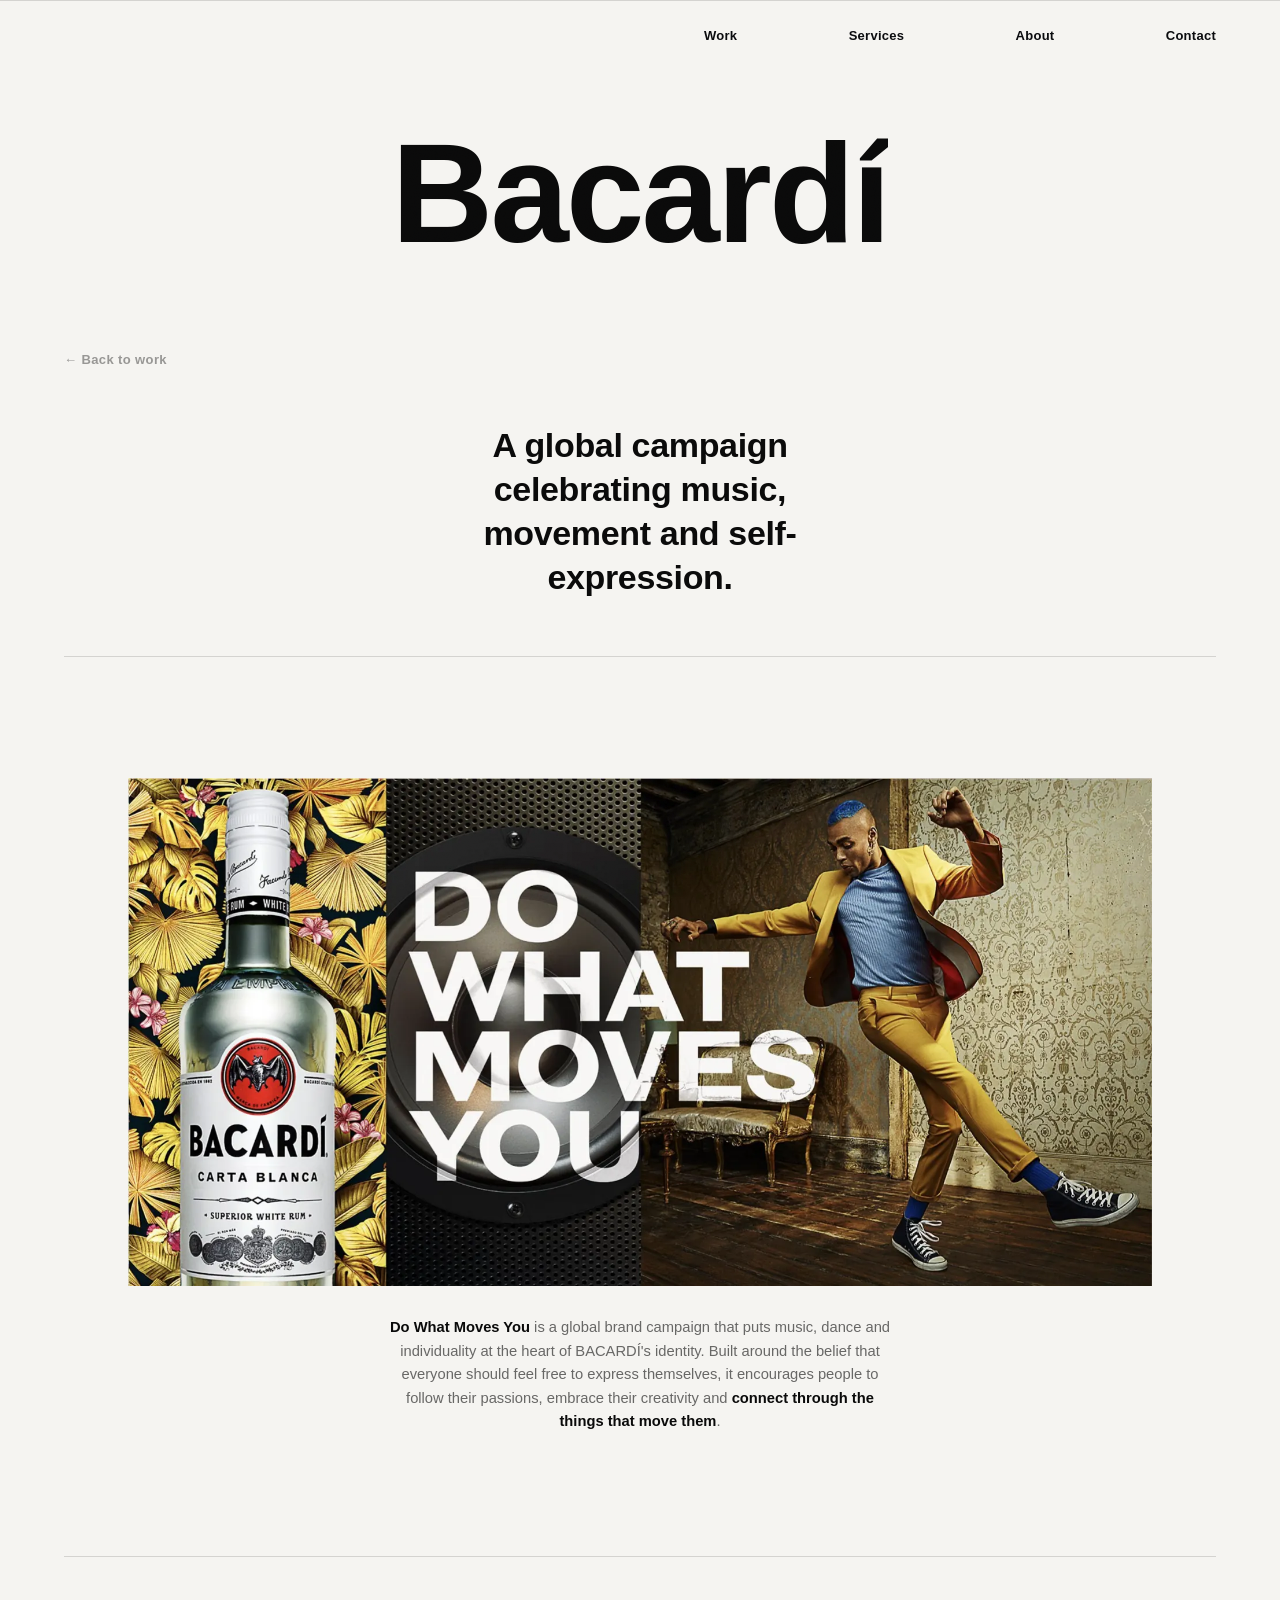
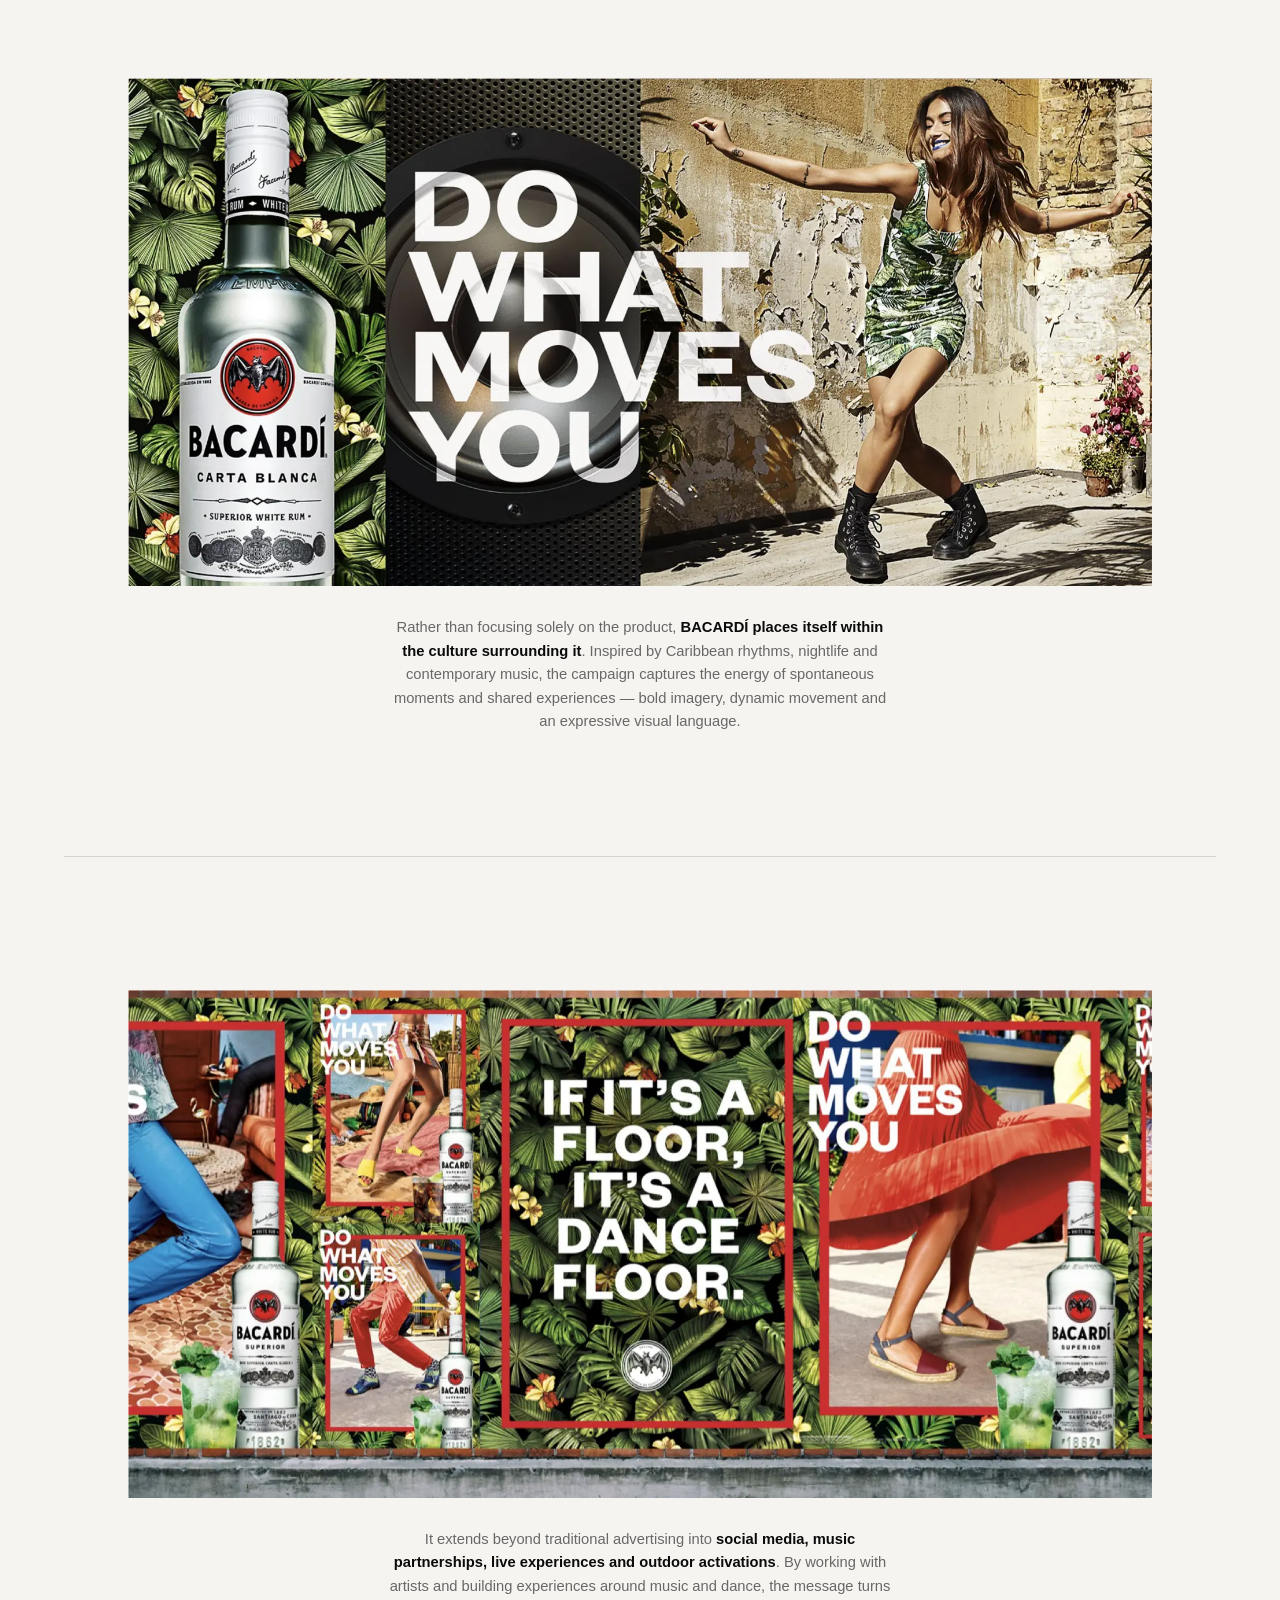
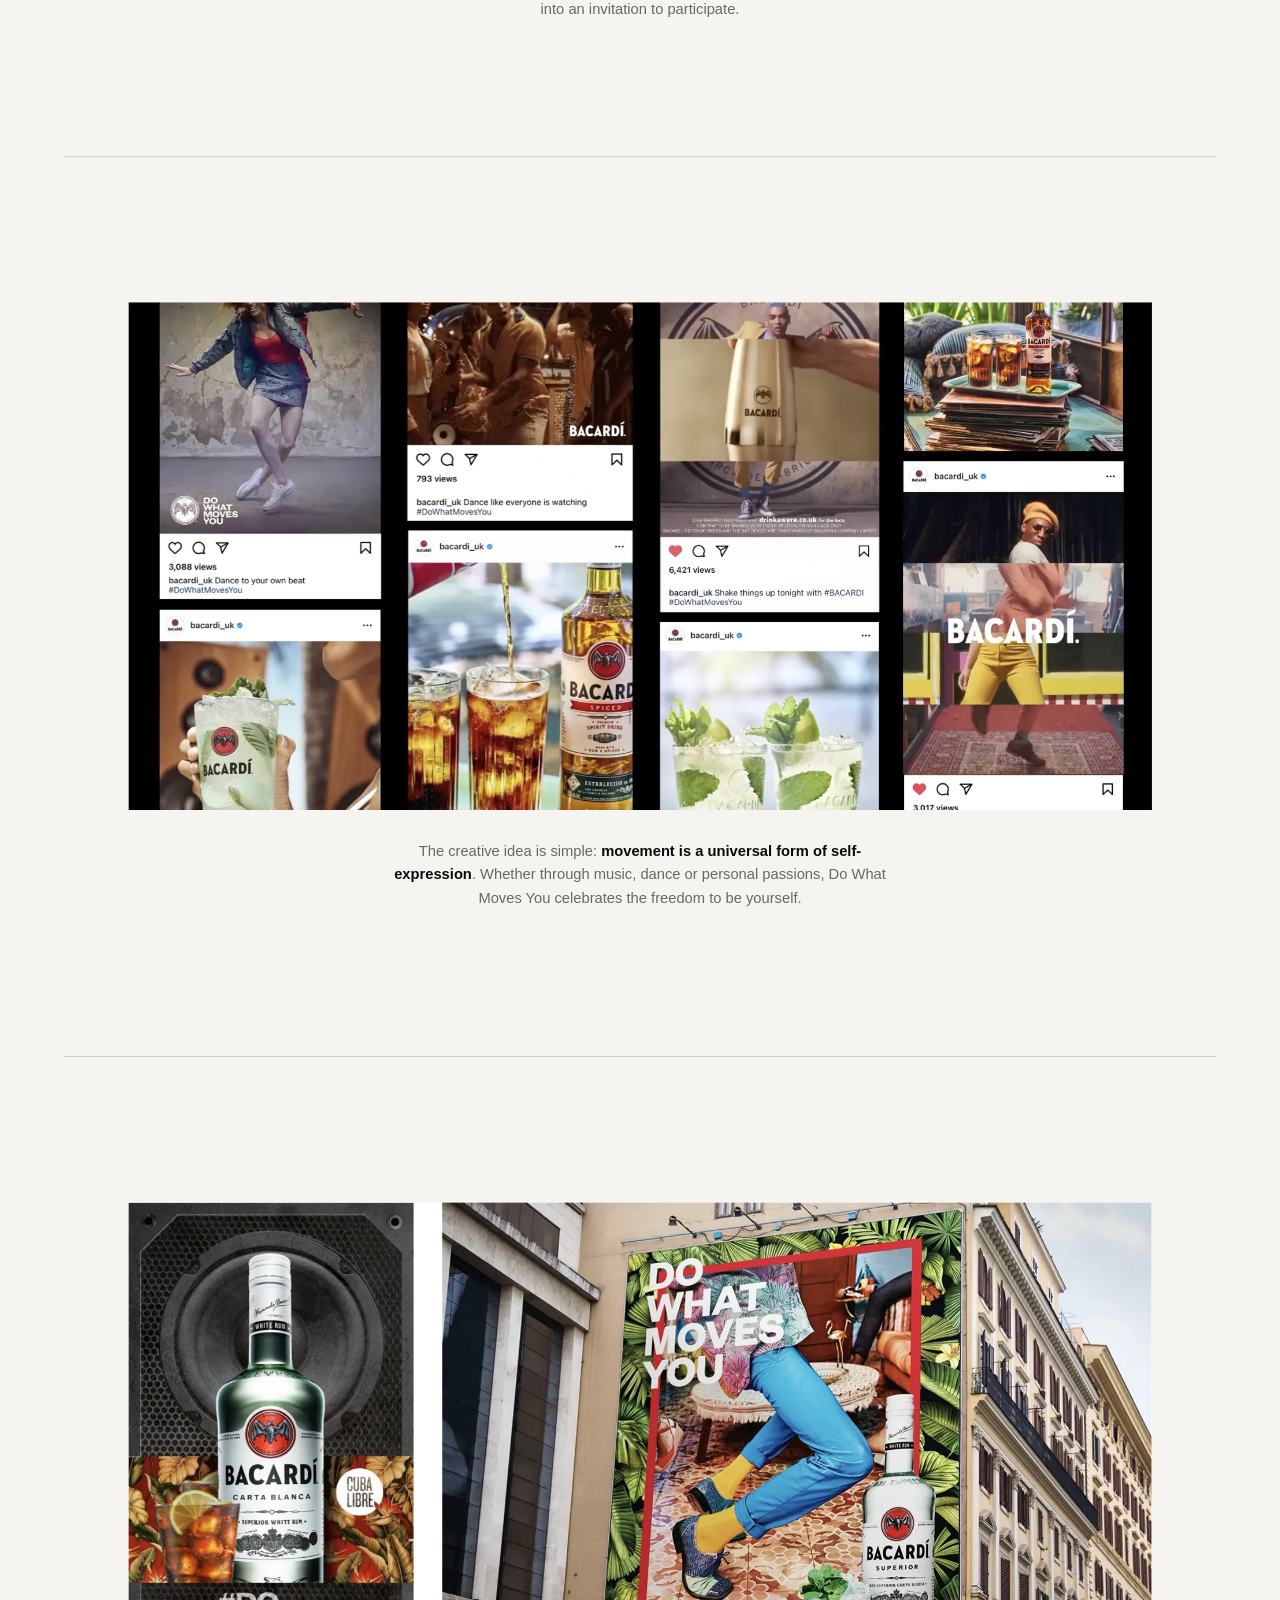
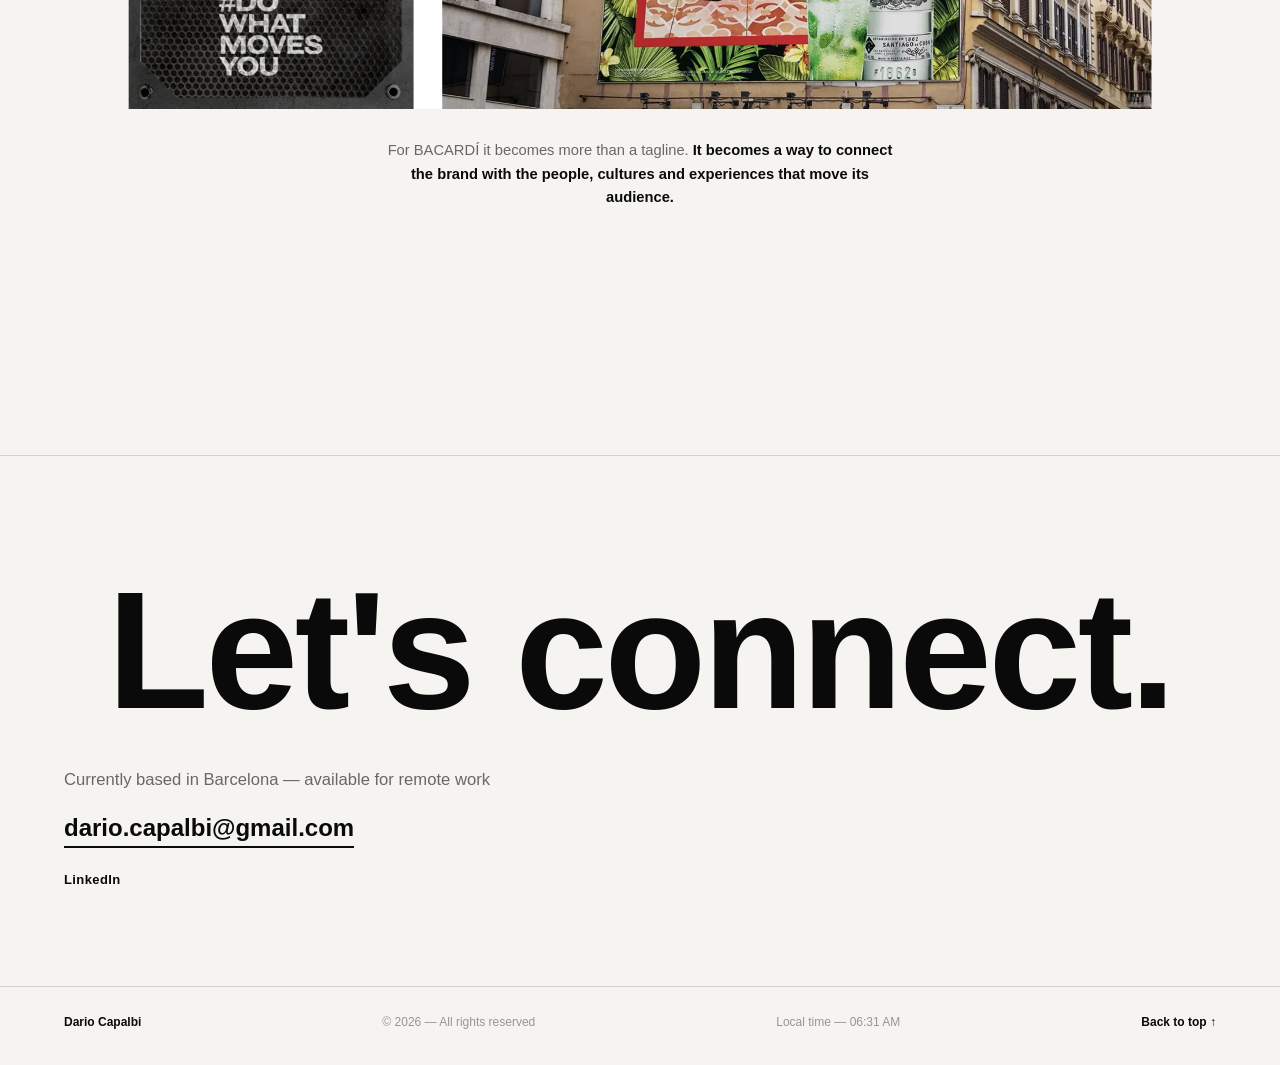
==== bacardi.html @ b50cabbb "Claude Code nel toolkit, "Back to top" che torna davvero in cima, e i link dei case study non finisc" ====
<!DOCTYPE html>
<html lang="en">
<head>
<meta charset="UTF-8">
<meta name="viewport" content="width=device-width, initial-scale=1.0">
<title>Bacardí — Dario Capalbi</title>
<meta name="description" content="Bacardí &ldquo;Do What Moves You&rdquo; — campaign work by Dario Capalbi.">

<link rel="icon" type="image/svg+xml" href="data:image/svg+xml,%3Csvg xmlns='http://www.w3.org/2000/svg' viewBox='0 0 64 64'%3E%3Crect width='64' height='64' fill='%230A0A0A'/%3E%3Ctext x='32' y='42' font-family='Arial, sans-serif' font-weight='900' font-size='28' fill='%23F5F4F1' text-anchor='middle'%3EDC%3C/text%3E%3C/svg%3E">

<link rel="preconnect" href="https://api.fontshare.com">
<link href="https://api.fontshare.com/v2/css?f[]=switzer@400,500,600,700,800,900&display=swap" rel="stylesheet">

<link rel="stylesheet" href="css/styles.css?v=124">
</head>
<body>

<div class="grain" aria-hidden="true"></div>

<div class="cursor-ball" id="cursor-ball" aria-hidden="true"><div class="cursor-ball__dot"></div></div>

<nav class="nav">
  <a href="index.html#work">Work</a>
  <a href="index.html#services">Services</a>
  <a href="index.html#about">About</a>
  <a href="index.html#contact">Contact</a>
</nav>

<main>

  <section class="section" id="top">
    <div class="section__head section__head--wide">
      <h2 class="emerge">Bacardí</h2>
    </div>

    <p class="case__back reveal"><a href="index.html#work">&larr; Back to work</a></p>

    <p class="case__lead case__lead--stretto reveal">A global campaign celebrating music, movement and self-expression.</p>

    <div class="case__deck">
      <div class="case__slot reveal">
        <img class="case__shot" src="assets/bacardi-01.webp" alt="Bacardí Do What Moves You — key visual" width="1771" height="878">
        <p class="case__nota"><strong>Do What Moves You</strong> is a global brand campaign that puts music, dance and individuality at the heart of BACARDÍ's identity. Built around the belief that everyone should feel free to express themselves, it encourages people to follow their passions, embrace their creativity and <strong>connect through the things that move them</strong>.</p>
      </div>
      <div class="case__slot reveal">
        <img class="case__shot" src="assets/bacardi-02.webp" alt="Bacardí Do What Moves You — key visual" width="1771" height="878" loading="lazy">
        <p class="case__nota">Rather than focusing solely on the product, <strong>BACARDÍ places itself within the culture surrounding it</strong>. Inspired by Caribbean rhythms, nightlife and contemporary music, the campaign captures the energy of spontaneous moments and shared experiences — bold imagery, dynamic movement and an expressive visual language.</p>
      </div>
      <div class="case__slot reveal">
        <img class="case__shot" src="assets/bacardi-03.webp" alt="Bacardí — If it's a floor, it's a dance floor" width="1771" height="878" loading="lazy">
        <p class="case__nota">It extends beyond traditional advertising into <strong>social media, music partnerships, live experiences and outdoor activations</strong>. By working with artists and building experiences around music and dance, the message turns into an invitation to participate.</p>
      </div>
      <div class="case__slot reveal">
        <img class="case__shot" src="assets/bacardi-04.webp" alt="Bacardí — social campaign" width="1771" height="878" loading="lazy">
        <p class="case__nota">The creative idea is simple: <strong>movement is a universal form of self-expression</strong>. Whether through music, dance or personal passions, Do What Moves You celebrates the freedom to be yourself.</p>
      </div>
      <div class="case__slot reveal">
        <img class="case__shot" src="assets/bacardi-05.webp" alt="Bacardí — outdoor and poster" width="1772" height="878" loading="lazy">
        <p class="case__nota">For BACARDÍ it becomes more than a tagline. <strong>It becomes a way to connect the brand with the people, cultures and experiences that move its audience.</strong></p>
      </div>
    </div>
  </section>

  <section class="section section--contact" id="contact">
    <h2 class="contact__headline emerge">Let's connect.</h2>
    <p class="contact__note reveal">Currently based in Barcelona &mdash; available for remote work</p>
    <a class="contact__email reveal" href="mailto:dario.capalbi@gmail.com">dario.capalbi@gmail.com</a>
    <div class="contact__socials reveal">
      <a href="https://www.linkedin.com/in/dario-capalbi-668a0b32" target="_blank" rel="noopener">LinkedIn</a>
    </div>
  </section>

</main>

<footer class="footer">
  <span class="footer__name">Dario Capalbi</span>
  <span class="footer__copy">© <span id="year"></span> — All rights reserved</span>
  <span class="footer__clock" id="clock">Local time — --:--</span>
  <a href="#top" class="footer__top">Back to top ↑</a>
</footer>

<script src="js/main.js?v=14"></script>
</body>
</html>
---- css/styles.css ----
/* ---------------------------------------------------
   Dario Capalbi — Portfolio
   Swiss / brutalist inspired single-page layout
--------------------------------------------------- */

:root {
  --paper: #F5F4F1;
  --ink: #0A0A0A;
  --ink-soft: rgba(10, 10, 10, 0.6);
  --ink-mute: rgba(10, 10, 10, 0.4);
  --ink-ghost: rgba(10, 10, 10, 0.16);
  --line: rgba(10, 10, 10, 0.14);
  --accent: #FF4D23;
  --yellow: #FFF959;
  --dark: #0A0A0A;
  --dark-line: rgba(245, 244, 241, 0.16);

  --font: 'Switzer', 'Helvetica Neue', Arial, sans-serif;

  --gutter: clamp(20px, 5vw, 64px);
  /* Sized on width alone this stayed at 120px in a 550px-tall window, where
     it dwarfed everything around it. Capped by height too, so the vertical
     rhythm follows the shorter dimension. */
  --section-pad: clamp(48px, min(12vw, 11vh), 160px);

  --ease: cubic-bezier(.16, 1, .3, 1);
  --reveal-dist: 32px;
  --reveal-dur: 0.9s;
}

* { box-sizing: border-box; }

html { scroll-behavior: smooth; }

body {
  margin: 0;
  background: var(--paper);
  color: var(--ink);
  font-family: var(--font);
  -webkit-font-smoothing: antialiased;
  overflow-x: hidden;
}

a { color: inherit; text-decoration: none; }

ul { list-style: none; margin: 0; padding: 0; }

img { max-width: 100%; display: block; }

/* -------------------- grain overlay -------------------- */

.grain {
  position: fixed;
  inset: 0;
  z-index: 999;
  pointer-events: none;
  opacity: 0.035;
  mix-blend-mode: overlay;
  background-image: url("data:image/svg+xml,%3Csvg xmlns='http://www.w3.org/2000/svg' width='120' height='120'%3E%3Cfilter id='n'%3E%3CfeTurbulence type='fractalNoise' baseFrequency='0.9' numOctaves='2' stitchTiles='stitch'/%3E%3C/filter%3E%3Crect width='100%25' height='100%25' filter='url(%23n)'/%3E%3C/svg%3E");
}

/* -------------------- custom cursor -------------------- */
/* A small yellow ball that follows the pointer and grows over links —
   solid yellow at all times, no blend-mode color shifting. Position
   tracks the mouse directly (no lag); size change is what's animated.
   Desktop/mouse only — left inert (and invisible) on touch devices. */

.cursor-ball {
  position: fixed;
  top: 0;
  left: 0;
  z-index: 2;
  pointer-events: none;
  opacity: 0;
  transition: opacity 0.25s ease;
}

.cursor-ball.is-active {
  opacity: 1;
}

.cursor-ball__dot {
  width: 16px;
  height: 16px;
  border-radius: 50%;
  background: var(--yellow);
  transition: width 0.8s cubic-bezier(0.21, 1, 0.4, 0.98),
    height 0.8s cubic-bezier(0.21, 1, 0.4, 0.98);
}

.cursor-ball.is-hovering .cursor-ball__dot {
  width: 64px;
  height: 64px;
}

html.has-custom-cursor a,
html.has-custom-cursor button {
  cursor: none;
  position: relative;
  z-index: 3;
}

/* That rule exists to lift inline links over the ball, but position: relative
   silently overrides position: sticky - a whole-card link stopped pinning and
   dropped out of the deck. These keep the layout they had as plain divs; the
   ball leaves them alone instead (see main.js). */
html.has-custom-cursor a.work__slot,
html.has-custom-cursor a.case__slot {
  position: sticky;
  z-index: auto;
}

/* Case-study prose. Reading width, not full bleed - the shots below go wide,
   the words do not. */
.case__copy {
  max-width: 68ch;
  margin: 0 auto clamp(56px, 9vw, 110px);
}

.case__lead {
  margin: 0 0 clamp(32px, 5vw, 56px);
  font-size: clamp(22px, 3.2vw, 34px);
  font-weight: 600;
  line-height: 1.3;
  letter-spacing: -0.01em;
}

.case__block {
  margin: 0 0 clamp(32px, 5vw, 52px);
}

.case__block h3 {
  margin: 0 0 clamp(10px, 1.4vw, 16px);
  font-size: clamp(15px, 1.3vw, 18px);
  font-weight: 700;
  letter-spacing: 0.06em;
  text-transform: uppercase;
  color: var(--ink-mute);
}

.case__block p,
.case__block li {
  margin: 0 0 clamp(12px, 1.4vw, 18px);
  font-size: clamp(15px, 1.25vw, 18px);
  line-height: 1.65;
  color: var(--ink-soft);
}

.case__block li {
  padding-left: 1.1em;
  position: relative;
}

.case__block li::before {
  content: "—";
  position: absolute;
  left: 0;
  color: var(--ink-ghost);
}

.case__block strong {
  color: var(--ink);
  font-weight: 650;
}

/* Figures sit inside the reading column but break out wider than the prose -
   the words want 68ch, the screens want room. */
.case__fig {
  /* Centred with margin, not transform: these carry .reveal, whose own
     translateY would overwrite a translateX here and drop them back to the
     left edge mid-animation. */
  width: min(92vw, 1100px);
  margin: clamp(32px, 5vw, 56px) 0 clamp(32px, 5vw, 56px)
          calc((100% - min(92vw, 1100px)) / 2);
}

/* The annotated walkthrough is a tall portrait strip, not a landscape shot -
   at full width it would run several screens deep. */
.case__fig--tall {
  width: min(78vw, 620px);
  margin-left: calc((100% - min(78vw, 620px)) / 2);
}

.case__fig img {
  width: 100%;
  height: auto;
}

.case__fig figcaption {
  margin-top: clamp(10px, 1.2vw, 14px);
  font-size: clamp(12px, 1vw, 14px);
  line-height: 1.5;
  color: var(--ink-mute);
}

/* La riga di attribuzione sotto una citazione: stessa colonna, ma piu
   piccola e smorzata, cosi non compete con le parole citate. */
.case__block .case__quote span {
  display: inline-block;
  margin-top: 6px;
  font-size: 0.82em;
  font-style: normal;
  color: var(--ink-mute);
}

.case__block .case__quote {
  margin: clamp(18px, 2.4vw, 26px) 0;
  padding-left: clamp(14px, 1.6vw, 20px);
  border-left: 2px solid var(--ink-ghost);
  font-size: clamp(16px, 1.35vw, 19px);
  font-style: italic;
  line-height: 1.55;
  color: var(--ink);
}

/* ---- case study Flagged ---- */

.case__meta {
  margin: 0 0 clamp(14px, 2vw, 20px);
  font-size: 12px;
  font-weight: 700;
  letter-spacing: 0.08em;
  text-transform: uppercase;
  color: var(--ink-mute);
}

/* La frase che regge una sezione: staccata, grande, senza virgolette.
   Inchiostro su carta come tutto il resto; e il blocco scuro, se c'e, a
   ribaltarla -non il contrario, sennu ogni pagina chiara deve chiedere la
   variante e la regola base non serve a nessuno-. */
.case__block .case__statement {
  margin: clamp(22px, 3vw, 32px) 0;
  font-size: clamp(21px, 2.3vw, 30px);
  font-weight: 700;
  line-height: 1.25;
  letter-spacing: -0.015em;
  color: var(--ink);
}

.case__block--origin .case__statement {
  margin: clamp(24px, 3.5vw, 40px) 0 0;
  color: var(--paper);
}

/* L'origine del progetto e il punto che distingue Flagged dagli altri
   lavori, quindi e l'unico blocco su fondo scuro: a pagina chiara, e cio
   che l'occhio trova per primo scorrendo. */
.case__block--origin {
  background: var(--dark);
  color: var(--paper);
  margin: clamp(48px, 7vw, 88px) calc(-1 * clamp(20px, 4vw, 48px));
  padding: clamp(32px, 5vw, 64px) clamp(20px, 4vw, 48px);
  border-radius: 4px;
}

.case__block--origin h3 {
  color: rgba(245, 244, 241, 0.5);
}

.case__block--origin p {
  color: rgba(245, 244, 241, 0.78);
}

/* Il neretto schiarisce invece di scurire: su fondo nero `var(--ink)`
   sarebbe inchiostro su inchiostro. */
.case__block--origin strong {
  color: var(--paper);
}

/* L'etichetta di fase sopra ogni gruppo di passi: piccola e in maiuscoletto
   come i titoli di sezione, cosi i quattro gruppi si leggono da lontano. */
.case__fase {
  margin: clamp(30px, 4vw, 44px) 0 0;
  font-size: 12px;
  font-weight: 700;
  letter-spacing: 0.1em;
  text-transform: uppercase;
  color: var(--ink);
}

.case__fase:first-of-type {
  margin-top: clamp(22px, 3vw, 32px);
}

.case__needs {
  margin: clamp(16px, 2.2vw, 22px) 0 0;
  list-style: none;
  display: grid;
  gap: clamp(22px, 3vw, 34px);
}

.case__needs li {
  display: grid;
  grid-template-columns: auto 1fr;
  column-gap: clamp(16px, 2.4vw, 28px);
  align-items: baseline;
  padding-top: clamp(16px, 2.4vw, 24px);
  border-top: 1px solid var(--ink-ghost);
}

.case__needs-num {
  grid-row: span 2;
  font-size: clamp(13px, 1.2vw, 15px);
  font-weight: 700;
  color: var(--ink-mute);
  font-variant-numeric: tabular-nums;
}

.case__needs-title {
  font-size: clamp(17px, 1.7vw, 22px);
  font-weight: 700;
  letter-spacing: -0.01em;
  color: var(--ink);
}

.case__needs-text {
  margin-top: 6px;
  font-size: clamp(15px, 1.25vw, 18px);
  line-height: 1.65;
  color: var(--ink-soft);
}

/* I tre stati, con i colori veri del prodotto: la legenda e le catture
   devono dire la stessa cosa. */
.case__statuses {
  margin: clamp(26px, 4vw, 36px) 0;
  display: grid;
  gap: clamp(16px, 2.2vw, 22px);
}

.case__statuses dt {
  display: flex;
  align-items: center;
  gap: 10px;
  font-size: clamp(16px, 1.4vw, 19px);
  font-weight: 700;
  color: var(--ink);
}

.case__statuses dd {
  margin: 4px 0 0 22px;
  font-size: clamp(15px, 1.25vw, 18px);
  line-height: 1.65;
  color: var(--ink-soft);
}

.case__dot {
  flex: none;
  width: 10px;
  height: 10px;
  border-radius: 50%;
}

.case__dot--bad { background: #175CD3; }
.case__dot--open { background: #6035CC; }
.case__dot--ok { background: #0F7A70; }

.case__block .case__flow {
  margin: clamp(22px, 3vw, 30px) 0 0;
  font-size: clamp(16px, 1.5vw, 20px);
  font-weight: 700;
  line-height: 1.7;
  letter-spacing: -0.01em;
}

.case__flow--good { color: var(--ink); }
.case__flow--bad { color: var(--ink-mute); font-weight: 500; }

.case__credit {
  margin: 0;
  padding-top: clamp(20px, 3vw, 28px);
  border-top: 1px solid var(--line);
  font-size: clamp(13px, 1.05vw, 15px);
  line-height: 1.6;
  color: var(--ink-mute);
}

.case__credit a {
  color: var(--ink);
  text-decoration: underline;
  text-underline-offset: 3px;
}

@media (prefers-reduced-motion: reduce) {
  .cursor-ball { display: none; }
}

/* -------------------- nav -------------------- */

.nav {
  position: fixed;
  top: 0;
  left: 50%;
  right: 0;
  z-index: 100;
  display: flex;
  align-items: center;
  justify-content: space-between;
  padding: clamp(18px, 3vw, 28px) var(--gutter);
  color: #fff;
  mix-blend-mode: difference;
}

.nav a {
  font-size: 13px;
  font-weight: 600;
  letter-spacing: 0.02em;
  position: relative;
  padding-bottom: 3px;
}

.nav a::after {
  content: "";
  position: absolute;
  left: 0;
  bottom: 0;
  width: 100%;
  height: 1px;
  background: currentColor;
  transform: scaleX(0);
  transform-origin: right;
  transition: transform 0.35s ease;
}

.nav a:hover::after {
  transform: scaleX(1);
  transform-origin: left;
}

/* -------------------- hero -------------------- */

.hero {
  position: sticky;
  top: 0;
  display: grid;
  grid-template-columns: 1fr 1fr;
  min-height: 100vh;
}

/* A sticky box taller than the viewport pins the instant you scroll and its
   lower half becomes unreachable - on phones, and on laptops short enough
   that the headline alone overflows, that lower half is the light panel
   holding the wordmark. (bottom: 0 is no cure: a sticky box taller than the
   scrollport simply never pins.) So the hero only pins while it fits;
   main.js sets this class whenever it doesn't, and the deck stacking
   resumes at Work either way. */
.hero--unpinned {
  position: static;
}

.hero__panel {
  position: relative;
  /* Vertical padding gives way on a short screen so the headline does not
     have to. */
  padding: min(var(--gutter), 6vh) var(--gutter);
  display: flex;
  flex-direction: column;
  justify-content: flex-end;
  min-height: 60vh;
}

/* Bottom-aligned like the light panel, so the headline and the wordmark
   across the split finish on the same line. */
.hero__panel--dark {
  justify-content: flex-end;
}

.hero__panel--dark {
  background: var(--dark);
  color: var(--paper);
}

.hero__panel--light {
  background: var(--paper);
  color: var(--ink);
}

.hero__headline {
  /* The hero has to fit the viewport to stay pinned, but that budget comes
     out of the margin and the leading, not the type: the headline is the
     thing, and it should fill the dark panel. The vh cap only bites on a
     genuinely short screen, where the four lines wrap to eight. */
  margin: clamp(12px, min(8vw, 2vh), 88px) 0 0;
  font-weight: 800;
  /* Sized to fill the dark panel. 80px at 1280x800 is the ceiling: the four
     lines still wrap to eight there, and one step more tips them to nine and
     pushes the hero past the viewport, which would unpin it. */
  font-size: clamp(34px, min(6.25vw, 10vh), 88px);
  line-height: 1.0;
  letter-spacing: -0.01em;
}

.hero__headline span {
  display: block;
  opacity: 0;
  transform: translateY(100%);
  animation: rise 0.9s var(--ease) forwards;
}

.hero__accent {
  font-style: normal;
  color: var(--yellow);
}

.hero__headline span:nth-child(1) { animation-delay: 0.05s; }
.hero__headline span:nth-child(2) { animation-delay: 0.15s; }
.hero__headline span:nth-child(3) { animation-delay: 0.25s; }
.hero__headline span:nth-child(4) { animation-delay: 0.35s; }

@keyframes rise {
  to { opacity: 1; transform: translateY(0); }
}

/* Out of the flow and over to the right: the dark panel is bottom-aligned
   now, and in the flow this cue would take the baseline that "connect." has
   to share with the wordmark across the split. */
.hero__scroll {
  position: absolute;
  right: var(--gutter);
  bottom: min(var(--gutter), 6vh);
  display: flex;
  align-items: center;
  gap: 10px;
  font-size: 12px;
  letter-spacing: 0.08em;
  color: rgba(245, 244, 241, 0.5);
}

.hero__scroll i {
  font-style: normal;
  animation: bob 1.6s ease-in-out infinite;
}

@keyframes bob {
  0%, 100% { transform: translateY(0); }
  50% { transform: translateY(5px); }
}

.hero__wordmark {
  display: flex;
  justify-content: flex-start;
}

.wordmark__img {
  width: clamp(320px, 42vw, 720px);
  height: auto;
}

/* -------------------- sections -------------------- */

.section {
  position: relative;
  background: var(--paper);
  padding: var(--section-pad) var(--gutter);
  border-top: 1px solid var(--line);
}

/* Used to pin About in place, since removed - position: sticky here
   had effectively unbounded slack (nothing bounds how long it stays
   "stuck" once its own content clears, since it's not based on
   proximity to the next section) so About stayed glued in front of
   Contact well after Contact had started covering it, bleeding
   through. Scrolls normally now, same as Work's slots and Services. */
.section--pin {
  position: relative;
}

/* Scroll reveal — same fade + slide-up language as the hero,
   applied per element so each row/line animates in as it's scrolled to. */
.reveal {
  opacity: 0;
  transform: translateY(var(--reveal-dist));
  transition: opacity var(--reveal-dur) var(--ease), transform var(--reveal-dur) var(--ease);
}

.reveal.is-visible {
  opacity: 1;
  transform: translateY(0);
}

@media (prefers-reduced-motion: reduce) {
  .reveal { opacity: 1; transform: none; transition: none; }
}

/* Word-by-word scroll reveal for headings — each word is masked and slides
   up from below individually, staggered ~80ms apart. JS splits the text
   into .emerge-word-wrapped spans and toggles .is-visible on scroll-into-
   view; this file only defines the two visual states. */
/* I discendenti di Switzer scendono sotto una linea da 0.95em, e la
   maschera che tiene nascosta ogni parola prima che salga tagliava le code
   delle due g di "Flagged" -il primo titolo del sito con un discendente
   dentro-. La maschera cresce verso il basso, il margine negativo rimette
   l'impaginato dov'era, e lo stato nascosto scende altrettanto perche la
   parola parta comunque fuori vista. */
.emerge-word {
  display: inline-block;
  overflow: hidden;
  vertical-align: top;
  padding-bottom: 0.22em;
  margin-bottom: -0.22em;
}

.emerge-word > span {
  display: inline-block;
  opacity: 0;
  transform: translateY(calc(100% + 0.24em));
  transition: transform 0.6s cubic-bezier(0.21, 1, 0.4, 0.98),
    opacity 0.6s cubic-bezier(0.21, 1, 0.4, 0.98);
}

.emerge.is-visible .emerge-word > span {
  opacity: 1;
  transform: translateY(0);
}

@media (prefers-reduced-motion: reduce) {
  .emerge-word > span { opacity: 1; transform: none; transition: none; }
}

.section__head {
  display: flex;
  align-items: baseline;
  justify-content: space-between;
  gap: 24px;
  margin-bottom: clamp(40px, 6vw, 72px);
}

.kicker {
  font-size: 12px;
  font-weight: 700;
  letter-spacing: 0.08em;
  text-transform: uppercase;
  color: var(--ink-mute);
}

.section__head h2 {
  margin: 0;
  font-size: clamp(28px, 4vw, 44px);
  font-weight: 800;
  letter-spacing: -0.01em;
}

/* Full-width section intro: the heading spans edge to edge at a huge
   fluid size, pinned like the rest of the page's sections until the
   content after it slides up and covers it. Declared after the base
   .section__head h2 rule so it wins at equal specificity. */
.section__head--full {
  position: relative;
  align-items: center;
  justify-content: center;
  height: auto;
  margin: 0 calc(-1 * var(--gutter));
  padding: clamp(14px, 3vh, 30px) var(--gutter);
  background: var(--paper);
  overflow: hidden;
}

.section__head--full h2,
.section__head--wide h2 {
  font-size: 11vw;
  font-weight: 800;
  letter-spacing: -0.02em;
  line-height: 0.95;
  white-space: nowrap;
}

/* Same oversized edge-to-edge heading, without the sticky pin - for
   sections (like About) whose outer section is already the thing
   that pins as a whole. */
/* Height comes from the type now, not a vh figure. All three headings are a
   single line at the same size, so the three bands stay equal on their own -
   which is what a fixed height was there to guarantee. */
.section__head--wide {
  align-items: center;
  justify-content: center;
  height: auto;
  margin: 0 calc(-1 * var(--gutter)) clamp(32px, 5vw, 64px);
  padding: clamp(14px, 3vh, 30px) var(--gutter);
}

/* I titoli stavano bassi nel loro blocco: sopra avevano il padding della
   sezione -88px a 1280x800- e sotto il margine della testata, 56 o zero.
   Misurato, 89 contro 56. Adesso la sezione apre con lo stesso valore che
   la testata lascia sotto di se, cosi il titolo e centrato fra i due. */
#work,
#services,
#about {
  padding-top: clamp(32px, 7vh, 80px);
}

/* Work's own heading pins and gets covered by the first slot, same as
   every other section - #work isn't itself the thing that pins (unlike
   About), so its heading needs the sticky treatment directly. */
/* Il margine sotto era zero perche la prima carta combaciasse col titolo.
   Faceva pero la fascia di Work 182px contro i 294 di Services, e la
   differenza si vedeva. Adesso tiene lo stesso spazio degli altri due
   sopra e sotto: la carta scorre comunque a coprire la testata, solo
   partendo 56px piu in giu. */
#work .section__head--wide {
  position: sticky;
  top: 0;
  margin-bottom: clamp(32px, 7vh, 80px);
  overflow: hidden;
}

/* Same grammar as Work: the heading pins and the section's own content
   rides up over it. About had no overlap at all - it was the one section
   that just scrolled past. */
/* Services was the last heading that just scrolled away: Work's pins and its
   slots ride over it, About's does the same with its body. This one pins too
   and the pinned stage's wrapper covers it. */
#services .section__head--full {
  position: sticky;
  top: 0;
  /* Room under the label where words follow it. Work keeps none: its first
     slot is a full-bleed image and butts up cleanly. */
  margin-bottom: clamp(32px, 7vh, 80px);
}

#about .section__head--wide {
  position: sticky;
  top: 0;
  margin-bottom: clamp(32px, 7vh, 80px);
  overflow: hidden;
}

/* Opaque and above the pinned heading, so it covers it instead of letting
   it read through. One box around the grid and the toolkit, or the gap
   between them would be a window onto the heading. */
.about__body {
  position: relative;
  z-index: 1;
  background: var(--paper);
}

/* The pinned stage already carries a screenful of air around the list, so
   this section does not need a full section-pad under it as well - that was
   the dead white between Graphic Design and About. */
#services {
  padding-bottom: clamp(32px, 5vw, 64px);
}

/* Questa regola vince su quella piu sopra, quindi il pari fra lo spazio
   sopra il titolo e quello sotto va rifatto anche qui. */
#about {
  padding-top: clamp(32px, 7vh, 80px);
  padding-bottom: clamp(80px, 12vw, 140px);
}

/* The hand-off into Services. The last slot lets go when its container's
   bottom meets the bottom of the screen; Services starts covering it when its
   own top edge enters from below. Between those two moments sat the note, its
   margin and a section pad - 118px in which nothing was pinned and nothing
   rode over anything. Closing that distance is what makes Services pass over
   the deck instead of arriving after it. */
#work {
  padding-bottom: 0;
}


/* -------------------- work -------------------- */
/* Full-bleed stacked panels: each slot spans the entire viewport width,
   edge to edge, regardless of the section's own side padding. */

.work__empty {
  display: flex;
  flex-direction: column;
  width: 100vw;
  position: relative;
  left: 50%;
  right: 50%;
  margin-left: -50vw;
  margin-right: -50vw;
}

/* The last slot's bottom sits flush with this box's bottom, which leaves it
   no slack to stick in: Polaroid scrolled straight past instead of pinning,
   and the slot behind it surfaced again on its way out. This tail is the
   travel it pins through while the note and Services ride up over it. Padding
   will not do - sticky is constrained by the containing block's content box,
   which padding sits outside of. A pseudo-element becomes a flex item, so it
   counts. One screen is enough: lengthening it does not close the gap to
   Services, because Services moves down by the same amount. */
.work__empty::after {
  content: "";
  display: block;
  flex: none;
  height: 100vh;
}

.work__slot {
  position: sticky;
  top: 0;
  width: 100%;
  height: 100vh;
  background: var(--paper);
  border-top: 1px solid var(--line);
  padding: var(--gutter);
  display: flex;
  flex-direction: column;
  align-items: center;
  justify-content: center;
  gap: clamp(14px, 2.2vw, 26px);
  text-align: center;
}

.work__slot + .work__slot {
  border-top: none;
}

/* Placeholder color box standing in for the real project image - each
   slot pins (see position: sticky above) and the next slot's own paper
   background slides up over it, same cover effect as the rest of the
   page's sections. */
/* Matches the artwork's own 1846x852 proportions so nothing gets
   cropped. The third min() term caps the height at the previous 68vh
   by capping width instead, which keeps the ratio intact. */
/* `flex: none` perche il riquadro e un elemento flessibile dentro lo slot e
   si restringeva per far stare il resto: su Flagged, che al posto della
   riga di stato ha due bottoni alti 44px, perdeva 44px di altezza e
   `cover` gli tagliava una fascia sopra e sotto. Ora non cede lui, e il
   tetto in vh scende da 147 a 138 perche il conto torni anche li. */
.work__box {
  position: relative;
  flex: none;
  width: min(96vw, 1320px, 138vh);
  aspect-ratio: 1846 / 852;
}

.work__box::after {
  content: "+";
  position: absolute;
  top: 50%;
  left: 50%;
  transform: translate(-50%, -50%);
  font-size: 40px;
  font-weight: 300;
  color: rgba(10, 10, 10, 0.25);
}

.work__box--01 {
  background: url("../assets/work-01-flagged-3.webp") center / cover no-repeat;
}

.work__box--02 {
  background: url("../assets/work-02-fitmate-2.webp") center / cover no-repeat;
}

/* 2:1 rather than the 1846x852 the other two share, so it overrides
   the shared aspect-ratio to avoid being cropped. */
.work__box--03 {
  background: url("../assets/work-03-bacardi.webp") center / cover no-repeat;
  aspect-ratio: 2000 / 1001;
}

/* Niente override di proporzione qui: il banner nuovo e 1846x852, cioe
   gia quella condivisa, e lasciare il vecchio 2000/995 avrebbe ritagliato
   via una fetta sopra e sotto. */
.work__box--04 {
  background: url("../assets/work-04-polaroid-2.webp") center / cover no-repeat;
}

/* No "+" placeholder over a slot that already has real artwork. */
.work__box--01::after,
.work__box--02::after,
.work__box--03::after,
.work__box--04::after { content: none; }

.work__title {
  position: relative;
  margin: 0;
  font-size: clamp(28px, 4vw, 44px);
  font-weight: 800;
  letter-spacing: -0.01em;
  color: var(--ink);
}

.work__status {
  font-size: 13px;
  letter-spacing: 0.03em;
  color: var(--ink-mute);
  transition: color 0.4s var(--ease);
}

/* Flagged ha due destinazioni -il prodotto in funzione e il case study-
   quindi il suo slot non puo essere un unico link grande come la carta,
   come lo sono gli altri tre. */
.work__actions {
  position: relative;
  display: flex;
  flex-wrap: wrap;
  justify-content: center;
  gap: clamp(10px, 1.4vw, 16px);
}

.work__btn {
  display: inline-flex;
  align-items: center;
  /* Sul telefono il solo padding lasciava il bersaglio a 41px. */
  min-height: 44px;
  padding: clamp(10px, 1.2vw, 14px) clamp(18px, 2.2vw, 28px);
  border: 1px solid var(--ink);
  border-radius: 999px;
  font-size: clamp(13px, 1.1vw, 15px);
  font-weight: 600;
  letter-spacing: 0.01em;
  color: var(--ink);
  transition: background 0.4s var(--ease), color 0.4s var(--ease);
}

.work__btn:hover {
  background: var(--ink);
  color: var(--paper);
}

.work__btn--solid {
  background: var(--ink);
  color: var(--paper);
}

.work__btn--solid:hover {
  background: transparent;
  color: var(--ink);
}

/* Gli altri slot sono link per intero e il puntatore a mano ha senso su
   tutta la carta. Questo no: cliccabili sono i due bottoni. */
div.work__slot {
  cursor: default;
}

/* Hover state, ahead of these slots becoming real links. */
.work__slot {
  cursor: pointer;
}

.work__box {
  transition: transform 0.7s var(--ease);
}

.work__slot:hover .work__box {
  transform: scale(1.02);
}

.work__title::after {
  content: "";
  position: absolute;
  left: 0;
  bottom: -0.18em;
  width: 100%;
  height: 2px;
  background: currentColor;
  transform: scaleX(0);
  transition: transform 0.45s var(--ease);
}

.work__slot:hover .work__title::after {
  transform: scaleX(1);
}

.work__slot:hover .work__status {
  color: var(--ink);
}

@media (prefers-reduced-motion: reduce) {
  .work__box,
  .work__title::after { transition: none; }
  .work__slot:hover .work__box { transform: none; }
}


/* -------------------- services -------------------- */
/* Pinned like the hero→work transition: the list stays fixed in the
   viewport for an extra stretch of scroll, and only the "current" service
   (by scroll progress) inks in black — the others stay grey, same as the
   reference site's sticky team-name list. */

/* Opaque and above the heading so it covers it on the way up, the same as
   Work's slots and About's body. */
.services__pin-wrap {
  position: relative;
  z-index: 1;
  background: var(--paper);
  /* Scroll distance for the fill, and nothing more. 240vh was built for a
     longer list: with two items it meant 70vh of scrolling each, so the
     second one finished inking well before the pin let go and the rest read
     as dead white space before About. The last stretch is hand-off: the stage
     stays pinned until About has covered it, so nothing scrolls unanchored
     between the two sections. */
  height: 215vh;
}

/* The stage used to be a full 100vh with the list centred in it, which left
   a gap under the heading that Work does not have - that is the whole reason
   the Services block read as the bigger one. It is the height of its list
   now, and pins just below the nav instead of at the very top. */
.services__pin-stage {
  position: sticky;
  top: clamp(64px, 13vh, 96px);
  height: auto;
  display: flex;
  flex-direction: column;
  justify-content: flex-start;
}

.services__list {
  border-top: 1px solid var(--line);
}

.services__item {
  display: grid;
  grid-template-columns: 60px 1fr;
  align-items: baseline;
  gap: 4px 24px;
  padding: clamp(14px, min(3vw, 2.4vh), 32px) 0;
  border-bottom: 1px solid var(--line);
  cursor: default;
}

.services__index {
  font-size: 13px;
  color: var(--ink-mute);
}

.services__name {
  grid-column: 2;
  /* Capped by height as well: the stage is pinned, so the whole list has to
     fit one screen. Three items at 9vw made it 577px tall in a 550px window,
     taller than the viewport it pins inside, and sticky cannot hold that. */
  font-size: clamp(32px, min(9vw, 12vh), 112px);
  font-weight: 800;
  letter-spacing: -0.02em;
  line-height: 1;
  color: var(--ink-ghost);
  transition: color 0.5s var(--ease);
}

/* Only the row that's "current" for the scroll position inks in solid
   black; the rest stay grey. Toggled continuously while the section is
   pinned (not a one-shot reveal — it reverts when it's no longer active). */
.services__item.is-active .services__name {
  color: var(--ink);
}

@media (prefers-reduced-motion: reduce) {
  .services__pin-wrap { height: auto; }
  .services__pin-stage { position: relative; height: auto; }
  .services__name { color: var(--ink) !important; }
}

.services__desc {
  grid-column: 2;
  margin: 6px 0 0;
  max-width: 46ch;
  font-size: 14px;
  color: var(--ink-mute);
}

/* -------------------- about -------------------- */

.about__grid {
  display: grid;
  grid-template-columns: 1.4fr 1fr;
  column-gap: clamp(32px, 6vw, 80px);
  row-gap: 0;
  align-items: start;
}

/* Lead line stays at display size; the detail that follows drops to reading
   size so the two do not compete. */
.about__statement {
  margin: 0 0 clamp(24px, 3vw, 36px);
  font-size: clamp(22px, 3.4vw, 36px);
  font-weight: 600;
  letter-spacing: -0.01em;
  line-height: 1.35;
}

.about__bio {
  margin: 0 0 clamp(14px, 1.6vw, 20px);
  max-width: 62ch;
  font-size: clamp(15px, 1.25vw, 18px);
  font-weight: 400;
  line-height: 1.65;
  color: var(--ink-soft);
}

.about__bio:last-child {
  margin-bottom: 0;
  color: var(--ink);
  font-weight: 500;
}

/* La forma gialla e la scheda arrotondata ora stanno dentro l'immagine,
   montata da Dario, quindi qui non serve piu ne lo pseudo-elemento ne un
   fondo: l'img ha la sua trasparenza e deve poggiare sulla carta. Resta
   solo il posizionamento. Piu larga del tondo che sostituisce perche un
   quinto della larghezza se lo prende il giallo che sborda a sinistra. */
.about__portrait {
  margin: 0;
  justify-self: end;
  /* La griglia allinea in alto; il ritratto sta al centro dell'altezza
     della bio, sennu lascia tutto il peso nella meta di sotto. */
  align-self: center;
  width: min(100%, 540px);
}

.about__portrait img {
  width: 100%;
  height: auto;
}

.about__tools {
  margin-top: clamp(64px, 10vw, 120px);
  border-top: 1px solid var(--line);
  padding-top: clamp(20px, 3vw, 32px);
}

/* Due gruppi -Design e AI & Development- impilati, ciascuno con la sua
   etichetta. Il bordo e lo stacco dal testo restano sul contenitore. */
.about__tools-group + .about__tools-group {
  margin-top: clamp(28px, 4vw, 44px);
}

.about__tools-label {
  display: block;
  font-size: 12px;
  font-weight: 700;
  letter-spacing: 0.08em;
  text-transform: uppercase;
  color: var(--ink-mute);
  margin-bottom: clamp(14px, 2vw, 20px);
}

.about__tools ul {
  display: flex;
  flex-wrap: wrap;
  gap: clamp(20px, 4vw, 56px);
}

.about__tools li {
  font-size: clamp(18px, 2.4vw, 28px);
  font-weight: 700;
  letter-spacing: -0.01em;
}

/* -------------------- case study -------------------- */
/* Same deck as Work: each shot pins and the next one rides up over it. The
   slots are sized by the artwork's own 1771x878 rather than a fixed height,
   so nothing is cropped. */

/* `.reveal` trasla, e una trasformazione apre un contesto di impilamento:
   il link dentro ha z-index 3 ma quel 3 vale solo dentro il paragrafo, che
   alla radice sta a zero. La pallina gialla, che sta a 2, ci passava sopra
   e copriva le parole. Stessa cura gia usata per la mail e i social. */
.case__back,
.case__credit {
  position: relative;
  z-index: 4;
}

.case__back {
  margin: 0 0 clamp(32px, 5vw, 56px);
  font-size: 13px;
  font-weight: 600;
  letter-spacing: 0.03em;
  color: var(--ink-mute);
}

.case__back a:hover {
  color: var(--ink);
}

/* Ogni carta porta la sua foto e il pezzo di testo che le tocca, quindi
   impila in colonna invece che centrare un figlio solo. */
.case__slot {
  position: sticky;
  top: 0;
  width: 100%;
  min-height: 100vh;
  background: var(--paper);
  border-top: 1px solid var(--line);
  padding: var(--gutter);
  display: flex;
  flex-direction: column;
  align-items: center;
  justify-content: center;
  gap: clamp(18px, 2.6vw, 30px);
}

/* Il tetto scende da 147vh a 124vh: con un paragrafo sotto, alla misura di
   prima l'insieme usciva dalla carta -583 di foto piu 128 di margine piu
   118 di testo fanno 829 in uno slot da 800-. */
.case__shot {
  width: min(94vw, 1240px, 124vh);
  height: auto;
}

.case__nota {
  max-width: 62ch;
  margin: 0;
  font-size: clamp(14px, 1.15vw, 17px);
  line-height: 1.6;
  text-align: center;
  color: var(--ink-soft);
}

.case__nota strong {
  color: var(--ink);
  font-weight: 650;
}

/* La domanda che apre Polaroid: sta fra il titolare e il mazzo, piu piccola
   del primo e piu grande delle note. */
.case__domanda {
  max-width: 40ch;
  margin: calc(-1 * clamp(14px, 2vw, 24px)) auto clamp(34px, 5vw, 56px);
  font-size: clamp(17px, 1.7vw, 22px);
  font-weight: 600;
  line-height: 1.45;
  text-align: center;
  color: var(--ink-soft);
}

/* Il titolare di Bacardi non ha un blocco di testo sotto che lo giustifichi
   a sinistra: sta al centro, sopra il mazzo. */
.case__lead--stretto {
  max-width: 24ch;
  margin-left: auto;
  margin-right: auto;
  text-align: center;
}

/* The deck stays on a phone - it is the whole point of the page. The slot
   just stops being a full screen: the shots are 2:1 strips, so a 100vh slot
   would be mostly empty. 62vh keeps enough slack for one to ride over the
   last. */
@media (max-width: 860px) {
  .case__slot {
    min-height: 72vh;
  }
}

/* -------------------- contact -------------------- */

.section--contact {
  display: flex;
  flex-direction: column;
  align-items: flex-start;
  gap: 24px;
}

.contact__headline {
  width: calc(100% + 2 * var(--gutter));
  margin: 0 calc(-1 * var(--gutter));
  padding: 0 4vw;
  font-size: 13vw;
  font-weight: 800;
  letter-spacing: -0.02em;
  line-height: 1.15;
  white-space: nowrap;
  text-align: center;
}

.contact__note {
  margin: 0;
  font-size: clamp(14px, 1.3vw, 17px);
  color: var(--ink-soft);
}

.contact__email {
  /* .reveal's transform (even at translateY(0), post-animation) makes
     this its own stacking context - without an explicit z-index here
     that beats the cursor ball's, the ball would paint over the whole
     link regardless of the link's own z-index, since that only
     matters for stacking *within* this context, not against siblings
     outside it. Same fix as .contact__socials below. */
  position: relative;
  z-index: 4;
  font-size: clamp(18px, 2.4vw, 24px);
  font-weight: 700;
  padding-bottom: 4px;
  border-bottom: 2px solid var(--ink);
  transition: color 0.3s ease, border-color 0.3s ease;
}

.contact__email:hover {
  color: var(--accent);
  border-color: var(--accent);
}

.contact__socials {
  /* Same reasoning as .contact__email above: .reveal's transform makes
     this its own stacking context, so it needs its own z-index above
     the cursor ball's for its links to reliably paint on top of it. */
  position: relative;
  z-index: 4;
  display: flex;
  flex-wrap: wrap;
  gap: 20px;
}

.contact__socials a {
  font-size: 13px;
  font-weight: 600;
  letter-spacing: 0.03em;
  /* Constant --ink, no color change at all (including on hover) - this
     link sits under the cursor ball, which is bright yellow, and every
     color tried so far that shifts on hover (grey, accent orange) has
     turned out to have poor contrast against it. Solid near-black is
     the one color guaranteed to stay legible no matter what's behind
     it, so it just never changes. */
  color: var(--ink);
}

/* -------------------- footer -------------------- */

.footer {
  position: relative;
  background: var(--paper);
  display: flex;
  flex-wrap: wrap;
  gap: 12px 24px;
  align-items: center;
  justify-content: space-between;
  padding: 28px var(--gutter) 36px;
  border-top: 1px solid var(--line);
  font-size: 12px;
  color: var(--ink-mute);
}

.footer__name { font-weight: 700; color: var(--ink); }

.footer__top {
  font-weight: 600;
  color: var(--ink);
}

.footer__top:hover { color: var(--accent); }

/* -------------------- responsive -------------------- */

@media (max-width: 860px) {
  /* Hero panels stack instead of splitting left/right, so the nav goes
     back to spanning the full width. */
  .nav { left: 0; }

  /* Dark panel with the headline on top, light panel with the wordmark
     under it. No vh floors here: fixed ones summed past the screen and
     forced the hero to overflow even when the content would have fitted.
     Let the panels take their natural height and the hero's own 100vh
     floor stretch them, so it stays pinned on phones that can hold it -
     and main.js unpins it on the short ones that cannot. */
  .hero {
    grid-template-columns: 1fr;
  }
  .hero__panel--dark { min-height: 0; }
  .hero__panel--light {
    min-height: 0;
  }

  /* Back in the flow: the panels are stacked here, so there is no wordmark
     across a split to keep a baseline with, and pinned bottom-right the cue
     landed on top of the headline's last line. */
  .hero__scroll {
    position: static;
    margin-top: 28px;
  }

  .about__grid {
    grid-template-columns: 1fr;
  }
  .about__portrait { justify-self: center; }

  .services__item {
    grid-template-columns: 1fr;
  }
  .services__index { grid-column: 1; }
  .services__name { grid-column: 1; }
  .services__desc { grid-column: 1; }
}

@media (max-width: 560px) {
  .nav a { font-size: 11px; }
  .footer { flex-direction: column; align-items: flex-start; }
}

@media (prefers-reduced-motion: reduce) {
  html { scroll-behavior: auto; }
  .hero__headline span { animation: none; opacity: 1; transform: none; }
  .hero__scroll i { animation: none; }
}
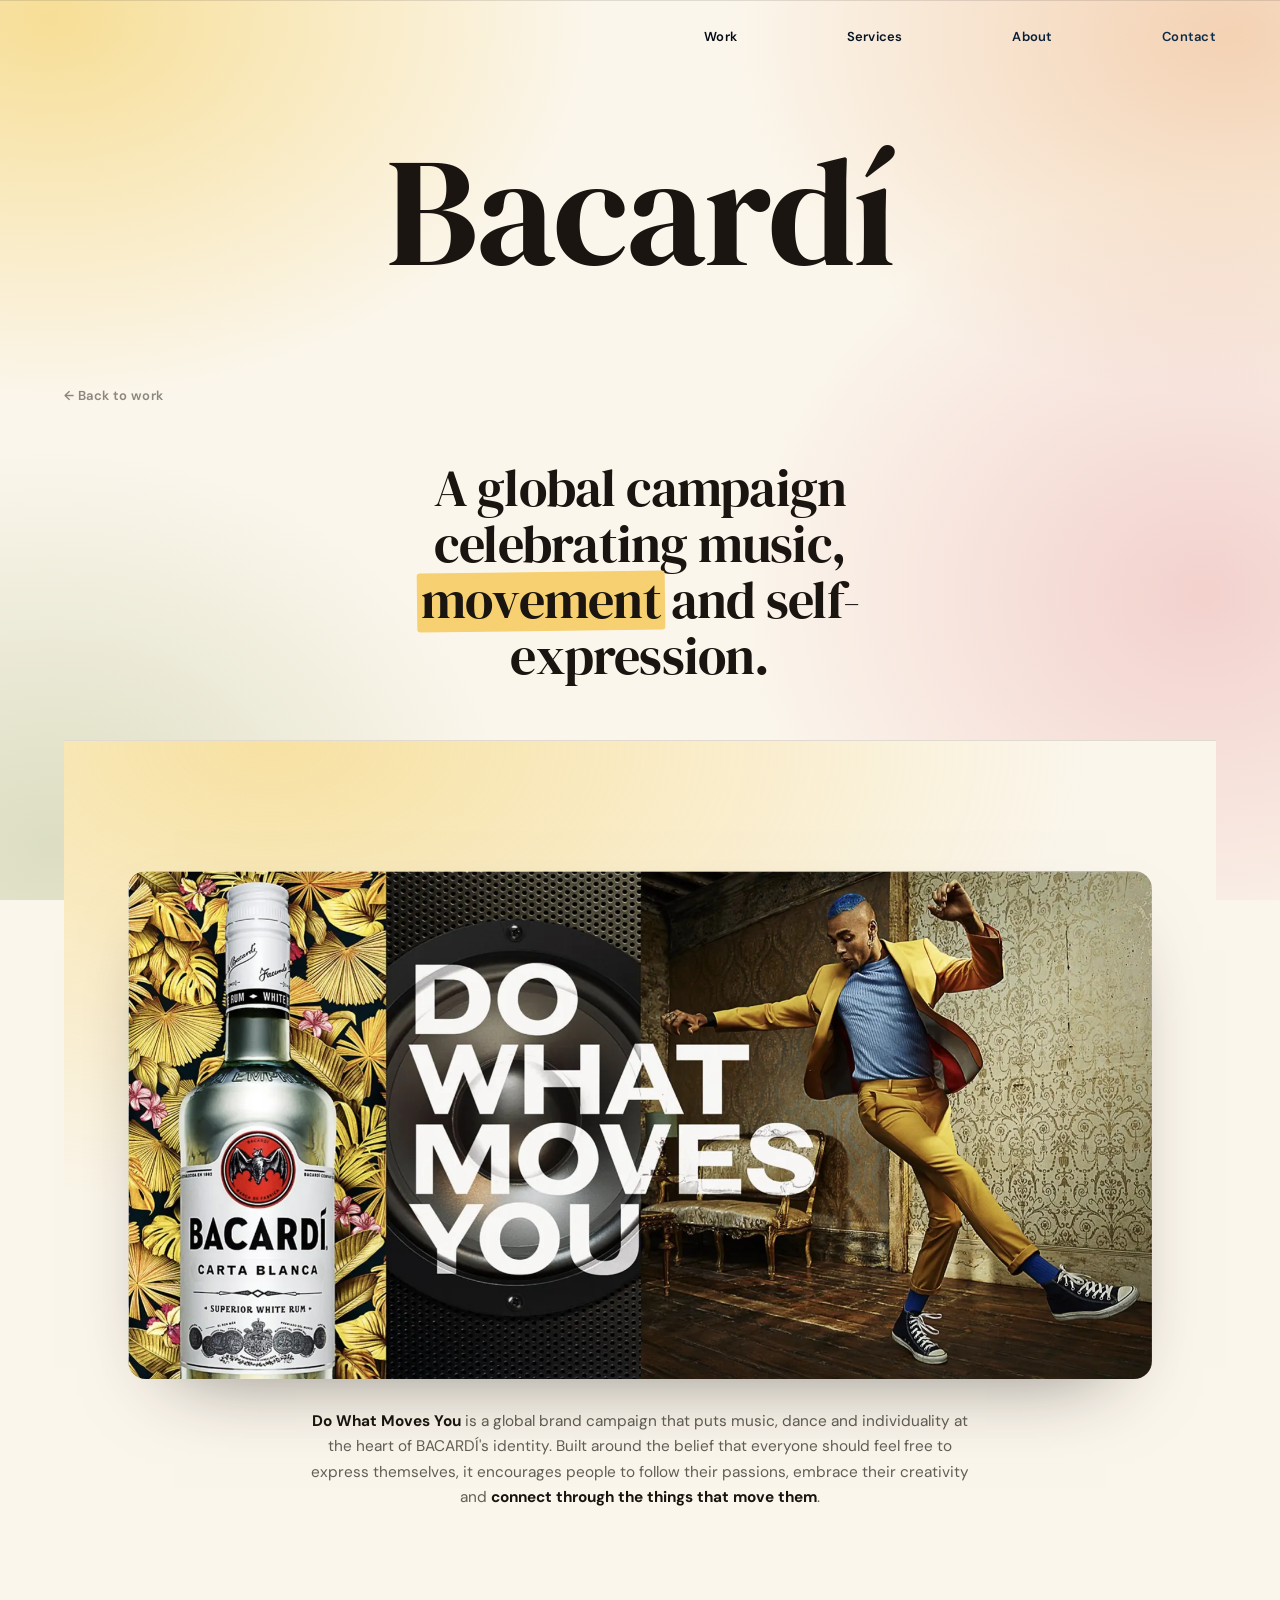
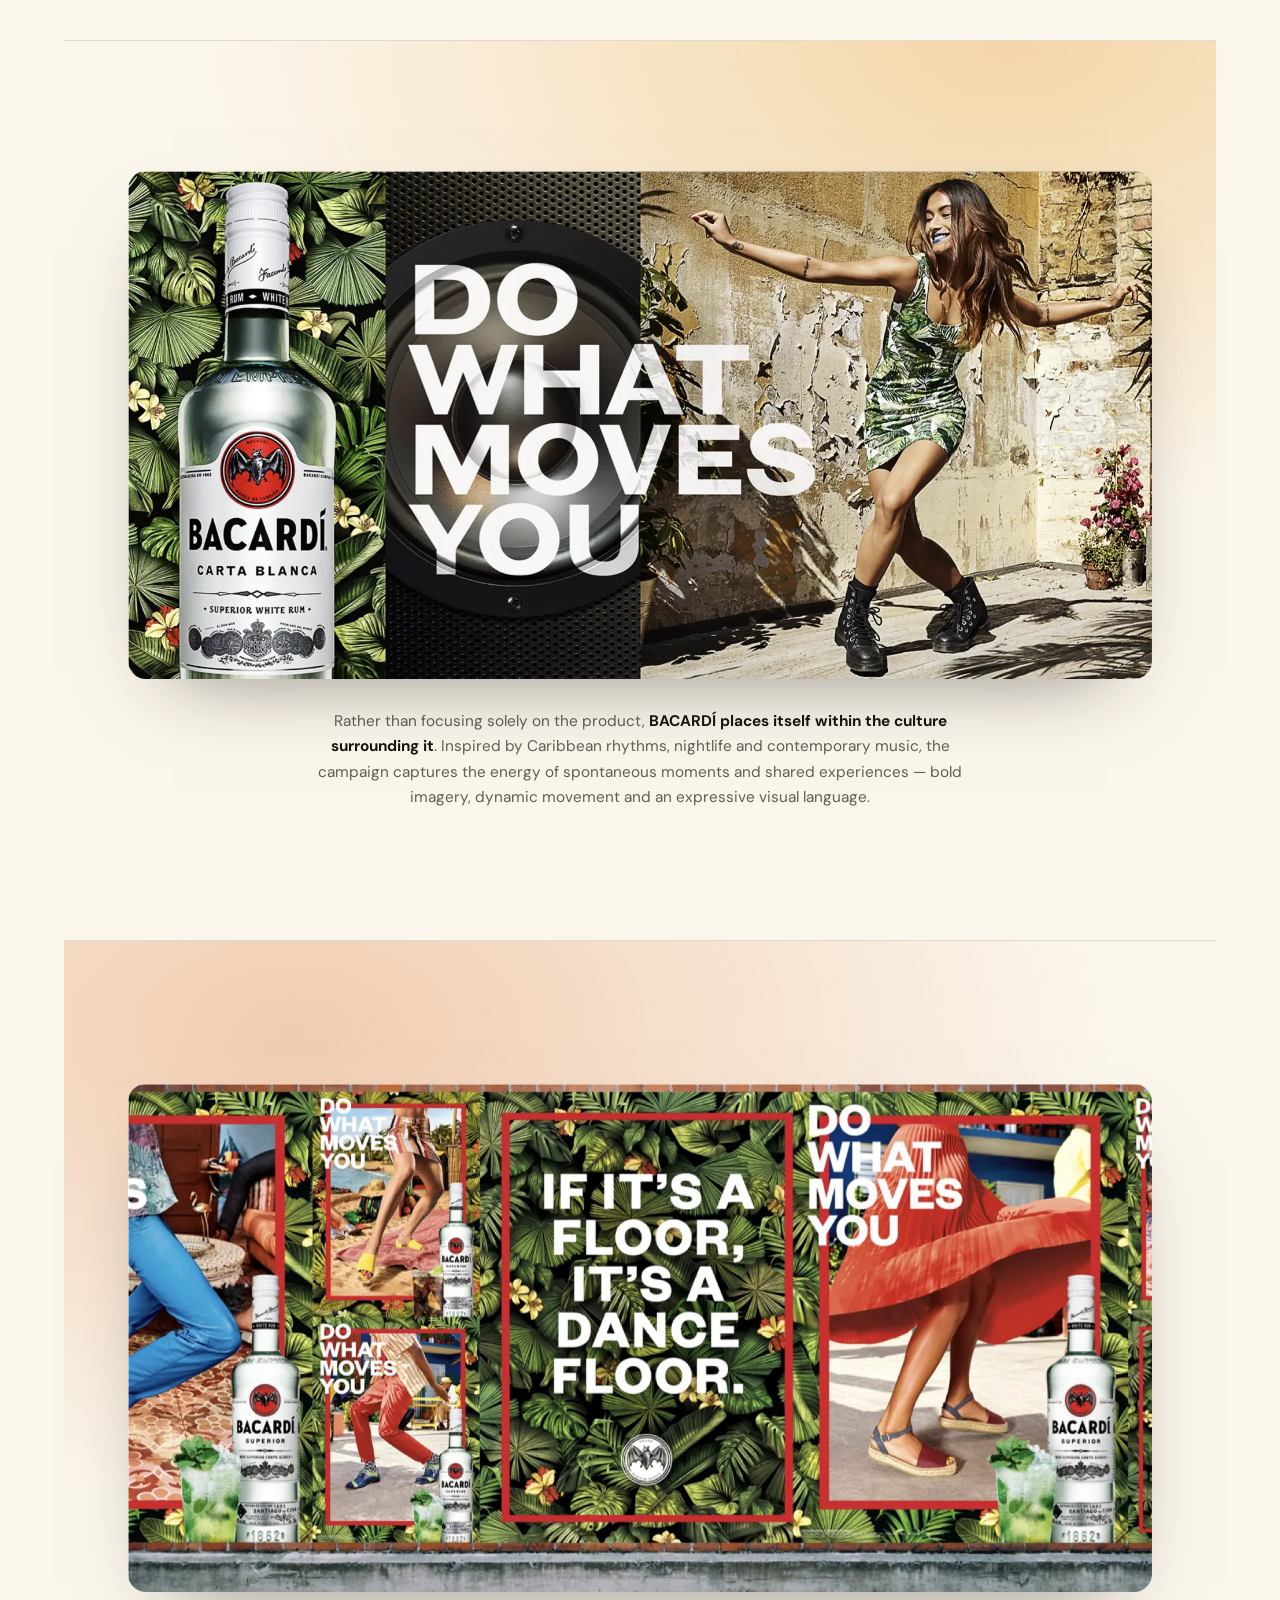
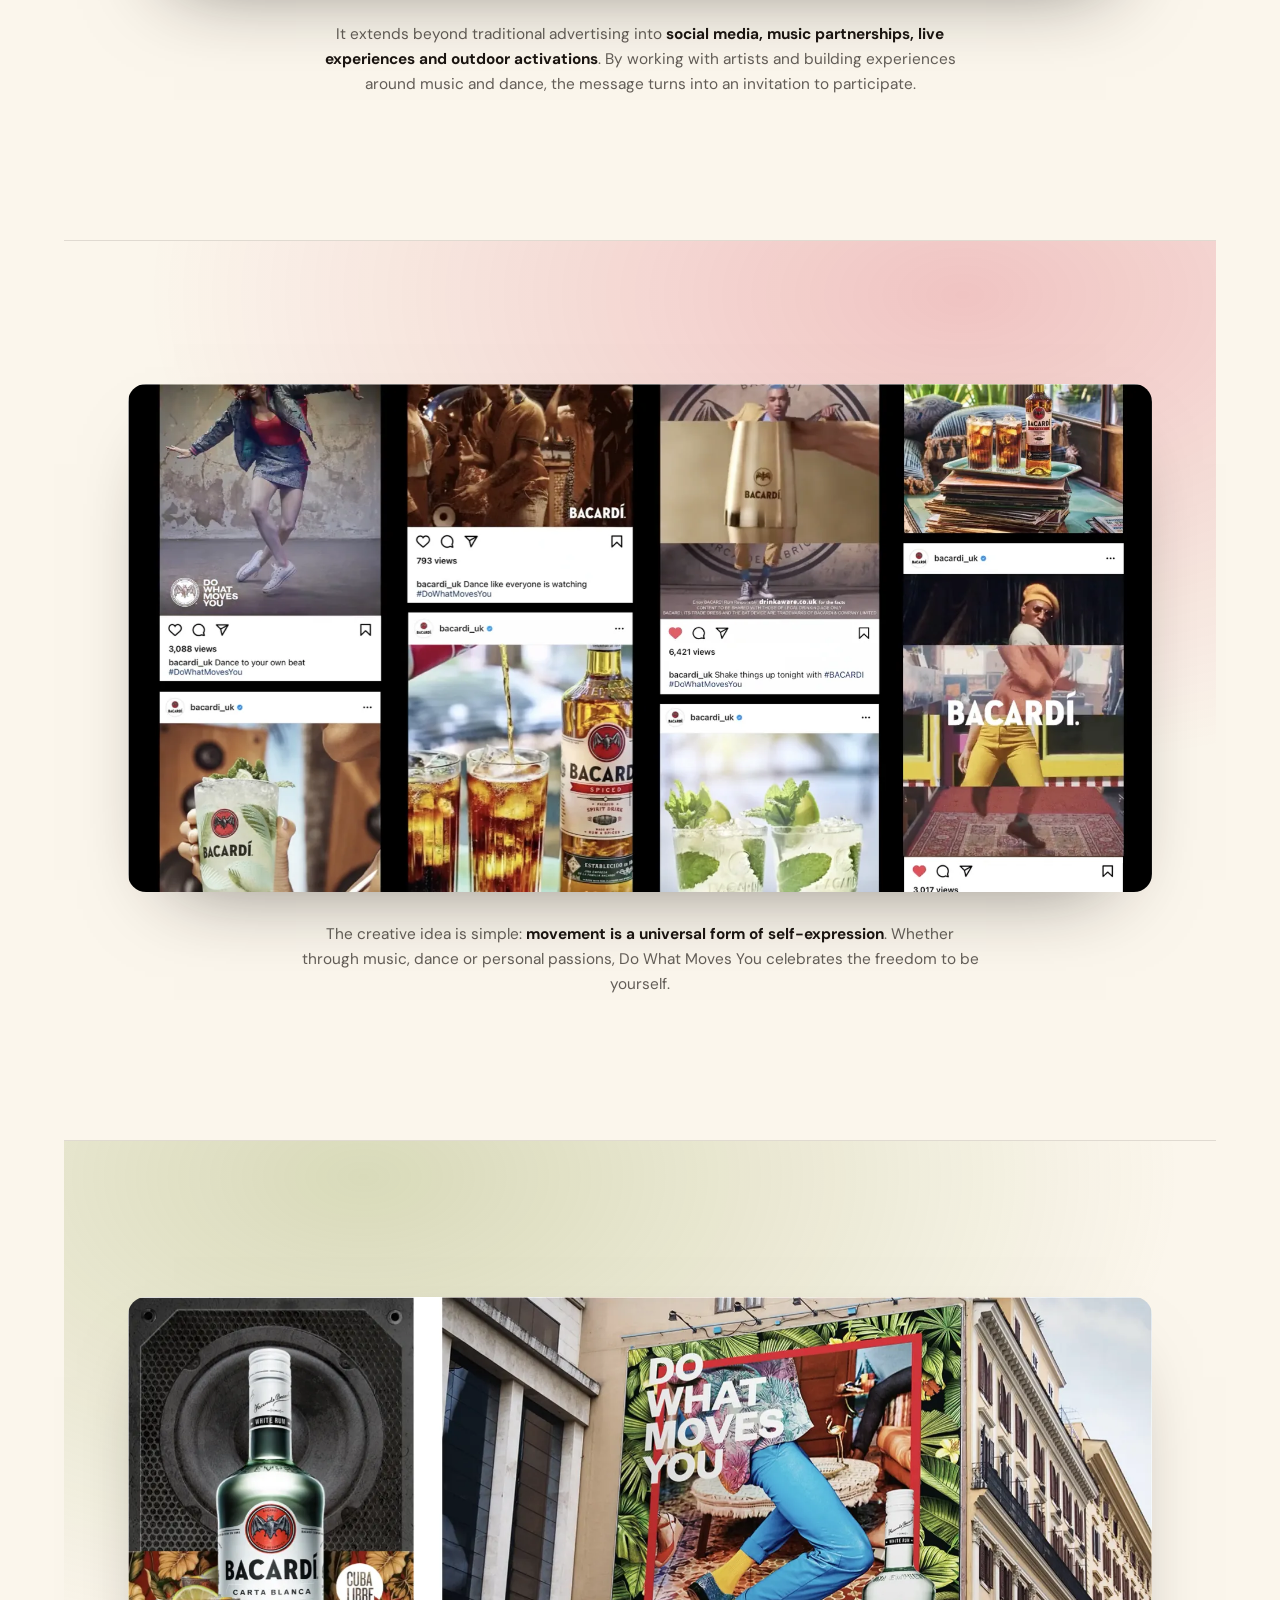
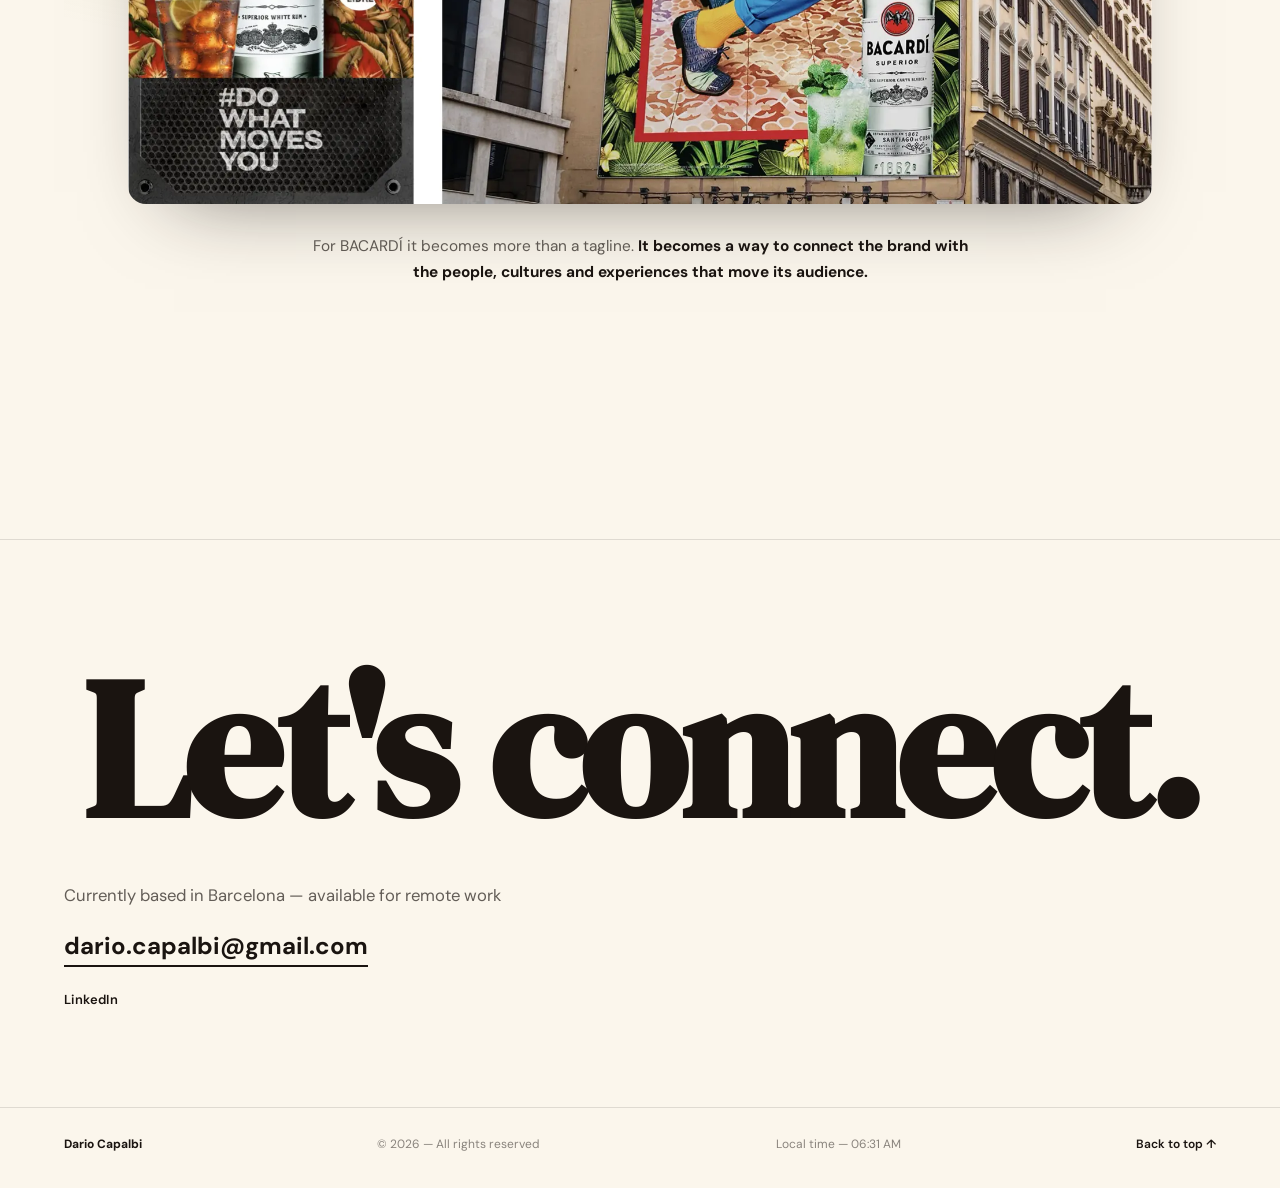
==== commit 061e839d: "Il portfolio passa al serif: titoli in DM Serif Display, eroe sul lime, i quattro case study nella s" ====
--- a/bacardi.html
+++ b/bacardi.html
@@ -11,9 +11,12 @@
 <link rel="preconnect" href="https://api.fontshare.com">
 <link href="https://api.fontshare.com/v2/css?f[]=switzer@400,500,600,700,800,900&display=swap" rel="stylesheet">
 
-<link rel="stylesheet" href="css/styles.css?v=124">
+<link href="https://fonts.googleapis.com/css2?family=DM+Sans:ital,opsz,wght@0,9..40,400;0,9..40,500;0,9..40,700;1,9..40,400&family=DM+Serif+Display:ital@0;1&display=swap" rel="stylesheet">
+
+<link rel="stylesheet" href="css/styles.css?v=132">
+<link rel="stylesheet" href="css/caso-deck.css?v=1">
 </head>
-<body>
+<body class="caso-bc">
 
 <div class="grain" aria-hidden="true"></div>
 
@@ -35,7 +38,7 @@
 
     <p class="case__back reveal"><a href="index.html#work">&larr; Back to work</a></p>
 
-    <p class="case__lead case__lead--stretto reveal">A global campaign celebrating music, movement and self-expression.</p>
+    <p class="case__lead case__lead--stretto reveal">A global campaign celebrating music, <span class="segno">movement</span> and self-expression.</p>
 
     <div class="case__deck">
       <div class="case__slot reveal">
@@ -79,6 +82,6 @@
   <a href="#top" class="footer__top">Back to top ↑</a>
 </footer>
 
-<script src="js/main.js?v=14"></script>
+<script src="js/main.js?v=16"></script>
 </body>
 </html>
--- a/css/styles.css
+++ b/css/styles.css
@@ -11,7 +11,13 @@
   --ink-ghost: rgba(10, 10, 10, 0.16);
   --line: rgba(10, 10, 10, 0.14);
   --accent: #FF4D23;
+  /* Il giallo non lo usa piu niente: l'eroe, la pallina del cursore, la
+     forma dietro al ritratto e il segno nella bio sono passati al lime. */
   --yellow: #FFF959;
+  /* il lime del pitch, campionato dalla pagina: e il fondo dell'eroe */
+  --lime: #E3F162;
+  /* il lilla del fiore, dalla stessa pagina */
+  --lilla: #DEC7F1;
   --dark: #0A0A0A;
   --dark-line: rgba(245, 244, 241, 0.16);
 
@@ -60,19 +66,38 @@
 }
 
 /* -------------------- custom cursor -------------------- */
-/* A small yellow ball that follows the pointer and grows over links —
-   solid yellow at all times, no blend-mode color shifting. Position
-   tracks the mouse directly (no lag); size change is what's animated.
-   Desktop/mouse only — left inert (and invisible) on touch devices. */
-
+/* A small yellow ball that follows the pointer and grows over links.
+   Position tracks the mouse directly (no lag); size change is what's
+   animated. Desktop/mouse only — left inert (and invisible) on touch. */
+
+/* La pallina sta sopra a tutto e si fonde, non copre.
+   Era a z-index 2 e piena: bastava un contesto di impilamento -una carta
+   di Work ha `position: sticky`, un paragrafo con `.reveal` ha una
+   trasformazione- perche il testo dentro si dipingesse in blocco sotto di
+   lei, e si mangiava le lettere. Nessuno z-index puo rimediare dall'interno
+   di un contesto; la fusione si, perche non dipende dall'ordine.
+   Deve restare gialla sia sulla carta chiara sia sul nero, e nessuna
+   fusione da sola fa le due cose: `multiply` tiene il giallo sul chiaro
+   -e le lettere nere restano nere- ma sul nero si spegne; `difference`
+   sul nero ridà quasi lo stesso giallo -e ribalta le lettere chiare in
+   blu scuro, leggibili- ma sul chiaro diventa blu. Quindi main.js guarda
+   cosa c'e sotto il puntatore e mette `.is-on-dark` dove serve.
+   La modalita sta QUI e non sul pallino: il pallino si fonderebbe col suo
+   genitore -che ha una trasformazione, quindi fa gruppo- invece che con la
+   pagina. */
 .cursor-ball {
   position: fixed;
   top: 0;
   left: 0;
-  z-index: 2;
+  z-index: 500;
   pointer-events: none;
   opacity: 0;
+  mix-blend-mode: multiply;
   transition: opacity 0.25s ease;
+}
+
+.cursor-ball.is-on-dark {
+  mix-blend-mode: difference;
 }
 
 .cursor-ball.is-active {
@@ -83,7 +108,7 @@
   width: 16px;
   height: 16px;
   border-radius: 50%;
-  background: var(--yellow);
+  background: var(--lime);
   transition: width 0.8s cubic-bezier(0.21, 1, 0.4, 0.98),
     height 0.8s cubic-bezier(0.21, 1, 0.4, 0.98);
 }
@@ -254,7 +279,7 @@
 }
 
 .case__block--origin h3 {
-  color: rgba(245, 244, 241, 0.5);
+  color: var(--ink-mute);
 }
 
 .case__block--origin p {
@@ -465,9 +490,13 @@
   justify-content: flex-end;
 }
 
+/* Al posto del blocco nero: il lime. Il titolo e inchiostro, e il segno
+   dietro a "connect" passa al lilla: il giallo sul lime sarebbe la stessa
+   cosa, e il lilla e l'altro colore della stessa pagina da cui viene il
+   lime. */
 .hero__panel--dark {
-  background: var(--dark);
-  color: var(--paper);
+  background: var(--lime);
+  color: var(--ink);
 }
 
 .hero__panel--light {
@@ -485,9 +514,14 @@
   /* Sized to fill the dark panel. 80px at 1280x800 is the ceiling: the four
      lines still wrap to eight there, and one step more tips them to nine and
      pushes the hero past the viewport, which would unpin it. */
-  font-size: clamp(34px, min(6.25vw, 10vh), 88px);
-  line-height: 1.0;
-  letter-spacing: -0.01em;
+  /* Il serif ha l'occhio piu piccolo del Switzer: alla stessa misura si
+     legge piu minuto. Cresce dell'8,75% e in cambio l'interlinea scende a
+     0.92, cosi l'altezza totale resta quella di prima -640px a 1280x800,
+     otto righe- e l'eroe continua a stare dentro la finestra. Un passo
+     piu su va a nove righe, sfonda e si sgancia. */
+  font-size: clamp(37px, min(6.8vw, 10.9vh), 95px);
+  line-height: 0.92;
+  letter-spacing: -0.018em;
 }
 
 .hero__headline span {
@@ -497,9 +531,43 @@
   animation: rise 0.9s var(--ease) forwards;
 }
 
+/* Lo slogan e in serif come i case study, e "connect" non e piu giallo di
+   suo: ha il giallo dietro, come l'evidenziatore delle altre pagine. Il
+   testo torna scuro perche sopra al giallo l'avorio non si leggerebbe.
+   Il segno sta dietro -pseudo-elemento a z-index negativo dentro il
+   contesto creato dall'accento stesso- e storto di un grado. */
+.hero__headline {
+  font-family: 'DM Serif Display', Georgia, 'Times New Roman', serif;
+  font-weight: 400;
+}
+
 .hero__accent {
   font-style: normal;
-  color: var(--yellow);
+  position: relative;
+  z-index: 1;
+  padding: 0 0.05em;
+  color: var(--ink);
+}
+
+.hero__accent::before {
+  content: "";
+  position: absolute;
+  left: -0.03em;
+  right: -0.03em;
+  top: 0.15em;
+  bottom: 0.1em;
+  background: var(--lilla);
+  border-radius: 4px;
+  transform: rotate(-1deg);
+  z-index: -1;
+}
+
+/* "connect." non ha lettere alte ne code: il segno parte appena sopra
+   l'altezza della x e finisce sulla linea di base, cosi sta addosso alla
+   parola invece di galleggiarle sopra. */
+.hero__accent::before {
+  top: 0.3em;
+  bottom: 0;
 }
 
 .hero__headline span:nth-child(1) { animation-delay: 0.05s; }
@@ -546,6 +614,60 @@
   height: auto;
 }
 
+/* Il segno giallo dell'hero, riusabile nel testo: sta dietro alla parola
+   -pseudo-elemento a z-index negativo dentro il contesto creato dallo span
+   stesso- e storto di un grado, se no sembra un rettangolo di Word. */
+.segno-lime {
+  position: relative;
+  z-index: 1;
+  white-space: nowrap;
+  padding: 0 0.05em;
+}
+
+.segno-lime::before {
+  content: "";
+  position: absolute;
+  left: -0.03em;
+  right: -0.03em;
+  top: 0.26em;
+  bottom: 0.02em;
+  background: var(--lime);
+  border-radius: 4px;
+  transform: rotate(-1deg);
+  z-index: -1;
+}
+
+/* Su schermo stretto la frase va a capo e un pseudo-elemento solo
+   seguirebbe il primo pezzo: il segno diventa uno sfondo ripetuto riga
+   per riga. Si perde l'inclinazione, non la lettura. */
+@media (max-width: 760px) {
+  .segno-lime {
+    white-space: normal;
+    background-image: linear-gradient(var(--lime), var(--lime));
+    background-repeat: no-repeat;
+    background-size: 100% 0.72em;
+    background-position: 0 0.3em;
+    -webkit-box-decoration-break: clone;
+    box-decoration-break: clone;
+  }
+  .segno-lime::before { display: none; }
+}
+
+/* ── i titoli, tutti in serif ──
+   Il portfolio parla in due voci: i titoli in DM Serif Display, il resto
+   -testo, etichette, bottoni, barra- resta Switzer. Il peso scende a 400
+   perche questo serif ha solo quello, e non gli serve altro: a queste
+   misure il contrasto fra aste e grazie basta da solo. */
+.hero__headline,
+.section__head h2,
+.section__head--wide h2,
+.contact__headline,
+.work__title,
+.services__name {
+  font-family: 'DM Serif Display', Georgia, 'Times New Roman', serif;
+  font-weight: 400;
+}
+
 /* -------------------- sections -------------------- */
 
 .section {
@@ -592,18 +714,26 @@
    dentro-. La maschera cresce verso il basso, il margine negativo rimette
    l'impaginato dov'era, e lo stato nascosto scende altrettanto perche la
    parola parta comunque fuori vista. */
+/* Col serif la maschera va piu in giu ancora: DM Serif Display ha
+   un'interlinea naturale di 1.36em, e dentro una riga da 0.95 le grazie
+   della base escono dal riquadro. A 0.22em "Services" e "About Me"
+   venivano tagliati di netto sotto. */
 .emerge-word {
   display: inline-block;
   overflow: hidden;
   vertical-align: top;
-  padding-bottom: 0.22em;
-  margin-bottom: -0.22em;
+  /* La maschera cresce anche di lato: nel serif l'inchiostro dell'ultima
+     lettera esce dalla sua larghezza di avanzamento -la s di "Let's", la k
+     di "Work", la e di "About Me"- e il riquadro della parola la tagliava.
+     Il margine negativo rimette l'impaginato e le spaziature dov'erano. */
+  padding: 0 0.12em 0.34em;
+  margin: 0 -0.12em -0.34em;
 }
 
 .emerge-word > span {
   display: inline-block;
   opacity: 0;
-  transform: translateY(calc(100% + 0.24em));
+  transform: translateY(calc(100% + 0.36em));
   transition: transform 0.6s cubic-bezier(0.21, 1, 0.4, 0.98),
     opacity 0.6s cubic-bezier(0.21, 1, 0.4, 0.98);
 }
@@ -635,31 +765,38 @@
 
 .section__head h2 {
   margin: 0;
-  font-size: clamp(28px, 4vw, 44px);
+  font-size: clamp(30px, 4.35vw, 48px);
   font-weight: 800;
-  letter-spacing: -0.01em;
+  letter-spacing: -0.015em;
 }
 
 /* Full-width section intro: the heading spans edge to edge at a huge
    fluid size, pinned like the rest of the page's sections until the
    content after it slides up and covers it. Declared after the base
    .section__head h2 rule so it wins at equal specificity. */
+/* L'imbottitura verticale non e decorativa: DM Serif Display ha
+   un'interlinea naturale di 1.36em e dentro una riga da 0.95 il disegno
+   della lettera esce di 0.205em per lato. Con i 30px di prima, a 12vw su
+   1280, mancavano otto pixel e "Services" e "About Me" perdevano le
+   grazie di base. Adesso l'imbottitura cresce col titolo. */
 .section__head--full {
   position: relative;
   align-items: center;
   justify-content: center;
   height: auto;
   margin: 0 calc(-1 * var(--gutter));
-  padding: clamp(14px, 3vh, 30px) var(--gutter);
+  padding: clamp(14px, 2.7vw, 56px) var(--gutter);
   background: var(--paper);
   overflow: hidden;
 }
 
 .section__head--full h2,
 .section__head--wide h2 {
-  font-size: 11vw;
+  /* +9% sul Switzer che c'era prima: il serif ha l'occhio piu piccolo e
+     alla stessa misura si leggeva piu minuto. */
+  font-size: 12vw;
   font-weight: 800;
-  letter-spacing: -0.02em;
+  letter-spacing: -0.025em;
   line-height: 0.95;
   white-space: nowrap;
 }
@@ -675,7 +812,7 @@
   justify-content: center;
   height: auto;
   margin: 0 calc(-1 * var(--gutter)) clamp(32px, 5vw, 64px);
-  padding: clamp(14px, 3vh, 30px) var(--gutter);
+  padding: clamp(14px, 2.7vw, 56px) var(--gutter);
 }
 
 /* I titoli stavano bassi nel loro blocco: sopra avevano il padding della
@@ -839,7 +976,7 @@
 }
 
 .work__box--01 {
-  background: url("../assets/work-01-flagged-3.webp") center / cover no-repeat;
+  background: url("../assets/work-01-flagged-4.webp") center / cover no-repeat;
 }
 
 .work__box--02 {
@@ -869,9 +1006,9 @@
 .work__title {
   position: relative;
   margin: 0;
-  font-size: clamp(28px, 4vw, 44px);
+  font-size: clamp(30px, 4.35vw, 48px);
   font-weight: 800;
-  letter-spacing: -0.01em;
+  letter-spacing: -0.015em;
   color: var(--ink);
 }
 
@@ -968,6 +1105,60 @@
   .work__slot:hover .work__box { transform: none; }
 }
 
+/* Sul telefono la carta era alta quanto lo schermo, perche e cosi che
+   funziona il mazzo: ogni carta riempie la finestra e la successiva le
+   scorre sopra. Ma il banner e 1846x852, e a 390px di larghezza diventa
+   173px di immagine dentro 844px di carta: due terzi di crema vuota, sopra
+   e sotto il titolo. Qui il mazzo si scioglie e le carte tornano una
+   colonna alta quanto quello che contiene.
+   Va tolto anche il pin alla testata: si fa coprire dalle carte perche
+   loro sono posizionate e lei pure, quindi vince l'ordine del documento.
+   Carte statiche, e "Work" resterebbe appeso davanti a tutto.
+   `a.work__slot` e ripetuto perche la regola del cursore personalizzato
+   -piu specifica di una classe sola- rimetterebbe lo sticky alle tre
+   carte che sono link, in una finestra stretta ma con il mouse. */
+@media (max-width: 860px) {
+  .work__slot,
+  html.has-custom-cursor a.work__slot {
+    position: static;
+    height: auto;
+    padding-block: clamp(36px, 9vw, 64px);
+  }
+
+  #work .section__head--wide {
+    position: static;
+  }
+
+  /* Lo spazio che serviva all'ultima carta per avere dove incollarsi.
+     Senza mazzo e solo uno schermo intero di crema in fondo a Work. */
+  .work__empty::after {
+    display: none;
+  }
+}
+
+/* Tolto il mazzo da Work, su telefono la sovrapposizione riparte da
+   Services. La lista dei servizi si incolla gia -lo fa anche qui- ma non
+   veniva mai coperta: About comincia esattamente dove finisce il suo
+   contenitore, cioe nell'istante in cui lo sticky si stacca, quindi i due
+   scorrevano in fila senza mai toccarsi. Qui About viene tirato su dentro
+   l'ultimo tratto di Services e gli sale sopra, come faceva una carta di
+   Work con quella prima.
+   Perche opaco e z-index 2: il contenitore di Services e posizionato con
+   z-index 1, quindi una sezione non posizionata gli passerebbe sotto.
+   Quanto tirarlo su: almeno l'altezza della lista incollata, se no un
+   pezzo di lista resta scoperto sopra ad About mentre se ne vanno. La
+   lista e alta quanto i suoi nomi, che crescono con la larghezza -da 391px
+   su un 320 a 568 su un 860- da cui il termine in vw, col fondo per i
+   telefoni stretti dove i nomi sono gia al minimo. */
+@media (max-width: 860px) {
+  #about {
+    position: relative;
+    z-index: 2;
+    background: var(--paper);
+    margin-top: calc(-1 * max(440px, 82vw));
+  }
+}
+
 
 /* -------------------- services -------------------- */
 /* Pinned like the hero→work transition: the list stays fixed in the
@@ -1027,9 +1218,9 @@
   /* Capped by height as well: the stage is pinned, so the whole list has to
      fit one screen. Three items at 9vw made it 577px tall in a 550px window,
      taller than the viewport it pins inside, and sticky cannot hold that. */
-  font-size: clamp(32px, min(9vw, 12vh), 112px);
+  font-size: clamp(35px, min(9.8vw, 13vh), 122px);
   font-weight: 800;
-  letter-spacing: -0.02em;
+  letter-spacing: -0.025em;
   line-height: 1;
   color: var(--ink-ghost);
   transition: color 0.5s var(--ease);
@@ -1070,10 +1261,11 @@
    size so the two do not compete. */
 .about__statement {
   margin: 0 0 clamp(24px, 3vw, 36px);
-  font-size: clamp(22px, 3.4vw, 36px);
-  font-weight: 600;
-  letter-spacing: -0.01em;
-  line-height: 1.35;
+  font-family: 'DM Serif Display', Georgia, 'Times New Roman', serif;
+  font-size: clamp(24px, 3.7vw, 40px);
+  font-weight: 400;
+  letter-spacing: -0.015em;
+  line-height: 1.22;
 }
 
 .about__bio {
@@ -1254,10 +1446,10 @@
   width: calc(100% + 2 * var(--gutter));
   margin: 0 calc(-1 * var(--gutter));
   padding: 0 4vw;
-  font-size: 13vw;
+  font-size: 15.4vw;
   font-weight: 800;
-  letter-spacing: -0.02em;
-  line-height: 1.15;
+  letter-spacing: -0.03em;
+  line-height: 1.12;
   white-space: nowrap;
   text-align: center;
 }
--- a/css/caso-deck.css
+++ b/css/caso-deck.css
@@ -0,0 +1,225 @@
+/* ───────────────────────────────────────────────────────────────
+   Bacardí e Polaroid — le due pagine a mazzo.
+
+   Stessa lingua di Flagged e Fitmate: titoli in serif grosso,
+   etichette in maiuscoletto spaziato, l'evidenziatore dietro una
+   parola, fondi a sfumatura morbida. Qui pero non ci sono blocchi di
+   prosa: sono due decki di fotografie con una nota sotto ognuna,
+   quindi il lavoro e tutto sull'apertura, sulle note e sulla trama
+   del fondo.
+
+   I colori li porta ciascun marchio: l'oro e il rosso del pipistrello
+   per Bacardí, lo spettro per Polaroid. Le due pagine condividono la
+   struttura e si distinguono solo per le variabili in cima.
+   ─────────────────────────────────────────────────────────────── */
+
+/* ── Bacardí: oro, rame, il rosso del pipistrello ── */
+body.caso-bc {
+  --accento: #C8102E;
+  --oro: #D99A12;
+  --segno: #F6D070;
+  --segno-2: #F7C0AE;
+
+  --ink: #1A1410;
+  --ink-soft: rgba(26, 20, 16, 0.68);
+  --ink-mute: rgba(26, 20, 16, 0.5);
+  --ink-ghost: rgba(26, 20, 16, 0.14);
+  --line: rgba(26, 20, 16, 0.12);
+
+  --trama:
+    radial-gradient(880px 620px at 4% 2%,   rgba(242, 194, 48, 0.46) 0%, rgba(242, 194, 48, 0) 62%),
+    radial-gradient(840px 600px at 96% 4%,  rgba(230, 140, 70, 0.34) 0%, rgba(230, 140, 70, 0) 60%),
+    radial-gradient(760px 660px at 94% 66%, rgba(200, 16, 46, 0.16) 0%, rgba(200, 16, 46, 0) 62%),
+    radial-gradient(720px 620px at 4% 94%,  rgba(130, 150, 70, 0.26) 0%, rgba(130, 150, 70, 0) 64%),
+    #FBF6EC;
+  --carta: #FBF6EC;
+}
+
+/* ── Polaroid: lo spettro, in tinte pallide ── */
+body.caso-pl {
+  --accento: #0066B3;
+  --oro: #ED1C24;
+  --segno: #FFE071;
+  --segno-2: #B9DEF6;
+
+  --ink: #141414;
+  --ink-soft: rgba(20, 20, 20, 0.68);
+  --ink-mute: rgba(20, 20, 20, 0.5);
+  --ink-ghost: rgba(20, 20, 20, 0.14);
+  --line: rgba(20, 20, 20, 0.12);
+
+  --trama:
+    radial-gradient(780px 560px at 2% 2%,   rgba(0, 102, 179, 0.30) 0%, rgba(0, 102, 179, 0) 62%),
+    radial-gradient(700px 560px at 36% 0%,  rgba(0, 169, 79, 0.26) 0%, rgba(0, 169, 79, 0) 60%),
+    radial-gradient(720px 580px at 72% 2%,  rgba(255, 210, 0, 0.36) 0%, rgba(255, 210, 0, 0) 60%),
+    radial-gradient(760px 620px at 99% 32%, rgba(247, 148, 30, 0.30) 0%, rgba(247, 148, 30, 0) 62%),
+    radial-gradient(800px 640px at 86% 92%, rgba(237, 28, 36, 0.22) 0%, rgba(237, 28, 36, 0) 64%),
+    radial-gradient(700px 600px at 4% 90%,  rgba(0, 102, 179, 0.20) 0%, rgba(0, 102, 179, 0) 64%),
+    #F7F2E8;
+  --carta: #F7F2E8;
+}
+
+body.caso-bc,
+body.caso-pl {
+  font-family: 'DM Sans', system-ui, sans-serif;
+  color: var(--ink);
+  background: var(--trama);
+  background-attachment: fixed;
+}
+
+/* Le sezioni sono dipinte color avorio e coprirebbero la trama: qui la
+   lasciano passare. I pannelli del mazzo no — devono restare coprenti, e
+   tutto il meccanismo e quello: ognuno nasconde quello prima. */
+.caso-bc .section,
+.caso-pl .section,
+.caso-bc .section__head--wide,
+.caso-pl .section__head--wide,
+.caso-bc .footer,
+.caso-pl .footer { background: transparent; }
+.caso-bc .section,
+.caso-pl .section { border-top-color: var(--line); }
+
+/* Dare ai pannelli la stessa trama del fondo non funziona: `fixed` sul
+   `body` si risolve sulla tela, sui pannelli sulla finestra, e al primo
+   bordo si vede la cucitura -misurata: 233,232,211 sopra contro
+   247,222,152 sotto. Quindi ogni pannello si tiene il suo colore, e i
+   colori avanzano scorrendo: l'oro che scalda fino al rosso su Bacardi,
+   lo spettro in ordine su Polaroid. Il mazzo diventa la storia del
+   colore invece di cinque fondi uguali. */
+.caso-bc .case__slot,
+.caso-pl .case__slot { background: var(--carta); }
+
+.caso-bc .case__slot:nth-of-type(1){background:radial-gradient(1200px 700px at 18% 0%, rgba(242,194,48,.40), rgba(242,194,48,0) 68%), var(--carta)}
+.caso-bc .case__slot:nth-of-type(2){background:radial-gradient(1200px 700px at 82% 0%, rgba(232,163,58,.38), rgba(232,163,58,0) 68%), var(--carta)}
+.caso-bc .case__slot:nth-of-type(3){background:radial-gradient(1200px 700px at 20% 10%, rgba(221,122,60,.34), rgba(221,122,60,0) 68%), var(--carta)}
+.caso-bc .case__slot:nth-of-type(4){background:radial-gradient(1200px 700px at 78% 6%, rgba(200,16,46,.22), rgba(200,16,46,0) 68%), var(--carta)}
+.caso-bc .case__slot:nth-of-type(5){background:radial-gradient(1200px 700px at 26% 4%, rgba(138,154,70,.30), rgba(138,154,70,0) 68%), var(--carta)}
+
+.caso-pl .case__slot:nth-of-type(1){background:radial-gradient(1200px 700px at 16% 0%, rgba(0,102,179,.26), rgba(0,102,179,0) 68%), var(--carta)}
+.caso-pl .case__slot:nth-of-type(2){background:radial-gradient(1200px 700px at 80% 0%, rgba(0,169,79,.24), rgba(0,169,79,0) 68%), var(--carta)}
+.caso-pl .case__slot:nth-of-type(3){background:radial-gradient(1200px 700px at 22% 6%, rgba(255,210,0,.34), rgba(255,210,0,0) 68%), var(--carta)}
+.caso-pl .case__slot:nth-of-type(4){background:radial-gradient(1200px 700px at 78% 4%, rgba(247,148,30,.30), rgba(247,148,30,0) 68%), var(--carta)}
+.caso-pl .case__slot:nth-of-type(5){background:radial-gradient(1200px 700px at 24% 2%, rgba(237,28,36,.24), rgba(237,28,36,0) 68%), var(--carta)}
+
+/* ── il serif, dove conta ── */
+.caso-bc .section__head--wide h2,
+.caso-pl .section__head--wide h2,
+.caso-bc .case__lead,
+.caso-pl .case__lead,
+.caso-pl .case__domanda {
+  font-family: 'DM Serif Display', Georgia, 'Times New Roman', serif;
+  font-weight: 400;
+}
+
+.caso-bc .section__head--wide h2,
+.caso-pl .section__head--wide h2 {
+  letter-spacing: -0.015em;
+  line-height: 1;
+  /* il serif ha le grazie che sporgono: senza questo la prima lettera si taglia */
+  padding: 0 0.04em;
+}
+
+/* ── l'etichetta in cima ── */
+.caso-bc .case__meta,
+.caso-pl .case__meta {
+  font-size: 11px;
+  font-weight: 700;
+  letter-spacing: 0.2em;
+  color: var(--accento);
+}
+
+/* ── la frase che apre ── */
+.caso-bc .case__lead,
+.caso-pl .case__lead {
+  font-size: clamp(30px, 4.2vw, 52px);
+  line-height: 1.08;
+  letter-spacing: -0.015em;
+  color: var(--ink);
+}
+.caso-bc .case__lead--stretto,
+.caso-pl .case__lead--stretto { max-width: 20ch; }
+
+/* la domanda sotto, in corsivo serif: e una voce diversa dal titolo */
+.caso-pl .case__domanda {
+  max-width: 34ch;
+  font-size: clamp(19px, 2vw, 27px);
+  font-style: italic;
+  line-height: 1.32;
+  color: var(--ink-soft);
+}
+
+/* L'evidenziatore sta dietro al testo: pseudo-elemento a z-index negativo
+   dentro il contesto creato dallo span. Storto di mezzo grado, se no
+   sembra un rettangolo di Word. */
+.caso-bc .segno,
+.caso-pl .segno {
+  font-style: normal;
+  position: relative;
+  z-index: 1;
+  white-space: nowrap;
+}
+.caso-bc .segno::before,
+.caso-pl .segno::before {
+  content: "";
+  position: absolute;
+  left: -0.08em;
+  right: -0.08em;
+  top: 0.16em;
+  bottom: 0.08em;
+  background: var(--segno);
+  border-radius: 3px;
+  transform: rotate(-0.7deg);
+  z-index: -1;
+}
+.caso-bc .segno--due::before,
+.caso-pl .segno--due::before { background: var(--segno-2); }
+
+/* ── le note sotto le fotografie ── */
+.caso-bc .case__nota,
+.caso-pl .case__nota {
+  font-size: clamp(15px, 1.2vw, 17.5px);
+  line-height: 1.65;
+  color: var(--ink-soft);
+}
+.caso-bc .case__nota strong,
+.caso-pl .case__nota strong { color: var(--ink); font-weight: 700; }
+
+/* ── le fotografie: angoli tondi e un'ombra calda, non nera ── */
+.caso-bc .case__shot,
+.caso-pl .case__shot {
+  border-radius: 18px;
+  box-shadow: 0 34px 80px -46px rgba(26, 20, 16, 0.6);
+}
+
+/* ── coda ── */
+.caso-bc .case__back,
+.caso-pl .case__back { color: var(--ink-mute); }
+.caso-bc .case__back a:hover,
+.caso-pl .case__back a:hover { color: var(--accento); }
+.caso-bc .case__credit,
+.caso-pl .case__credit { color: var(--ink-mute); }
+.caso-bc .case__credit a,
+.caso-pl .case__credit a { color: var(--accento); }
+
+/* Su schermo stretto la frase evidenziata non ci sta su una riga sola, e
+   `nowrap` la farebbe uscire di lato. Quando puo andare a capo il segno
+   non puo essere un pseudo-elemento solo, che seguirebbe il primo pezzo e
+   basta: diventa uno sfondo ripetuto su ogni riga. Si perde
+   l'inclinazione, non la lettura. */
+@media (max-width: 760px) {
+  .caso-bc .segno,
+  .caso-pl .segno {
+    white-space: normal;
+    padding: 0 0.06em;
+    background-image: linear-gradient(var(--segno), var(--segno));
+    background-repeat: no-repeat;
+    background-size: 100% 0.74em;
+    background-position: 0 0.2em;
+    -webkit-box-decoration-break: clone;
+    box-decoration-break: clone;
+  }
+  .caso-bc .segno::before,
+  .caso-pl .segno::before { display: none; }
+  .caso-bc .segno--due,
+  .caso-pl .segno--due { background-image: linear-gradient(var(--segno-2), var(--segno-2)); }
+}
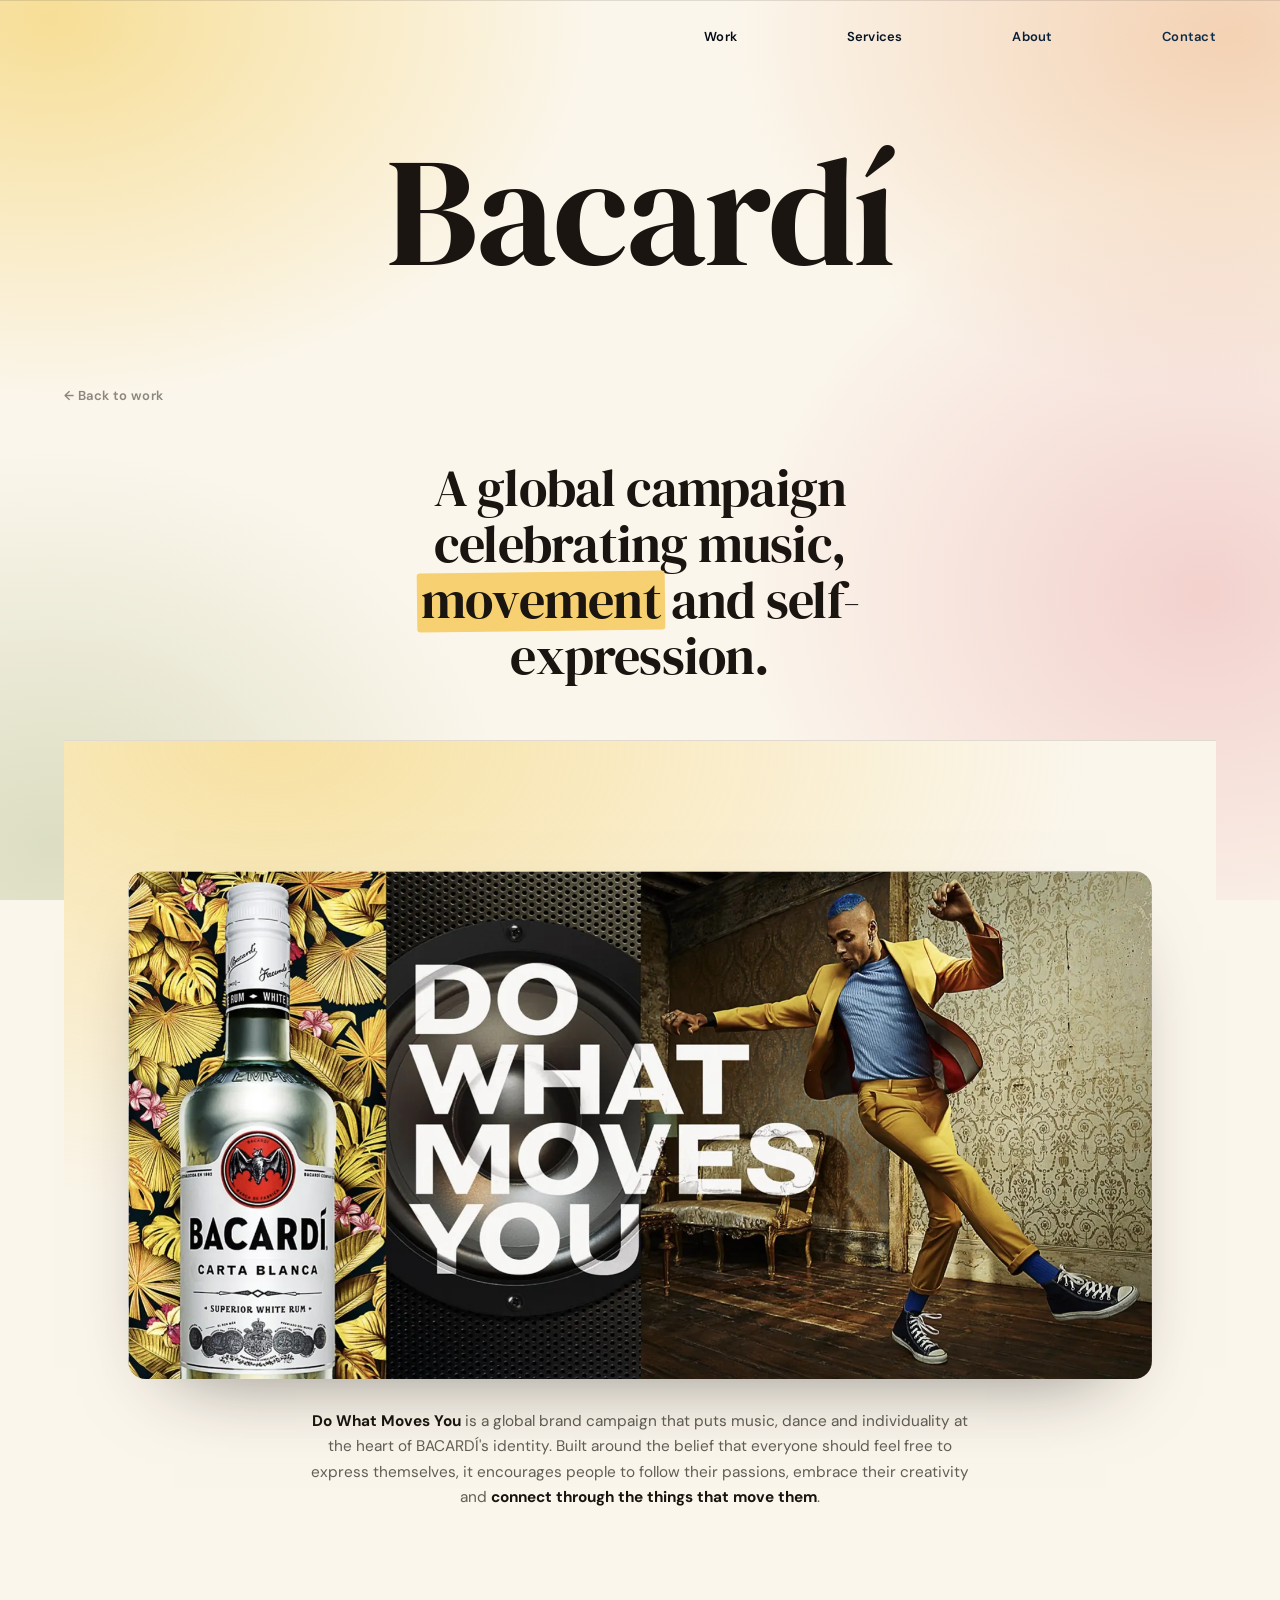
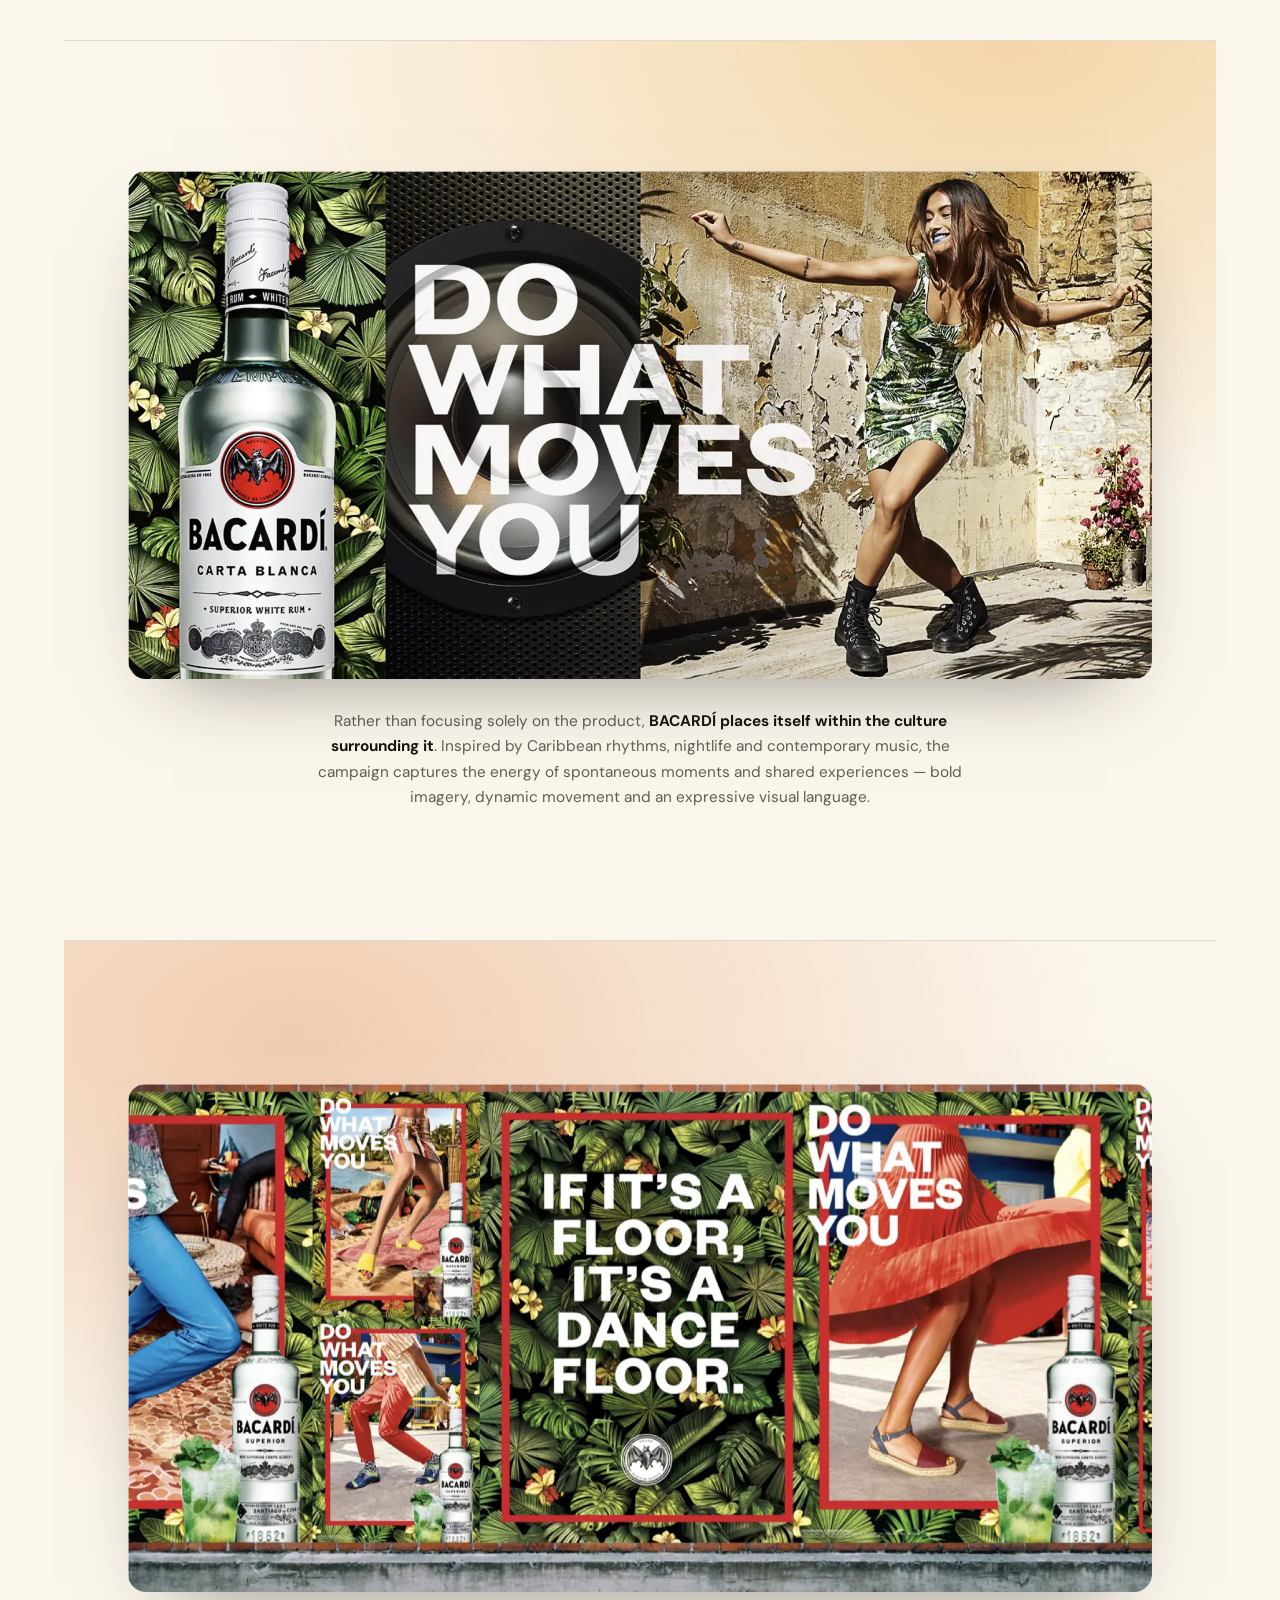
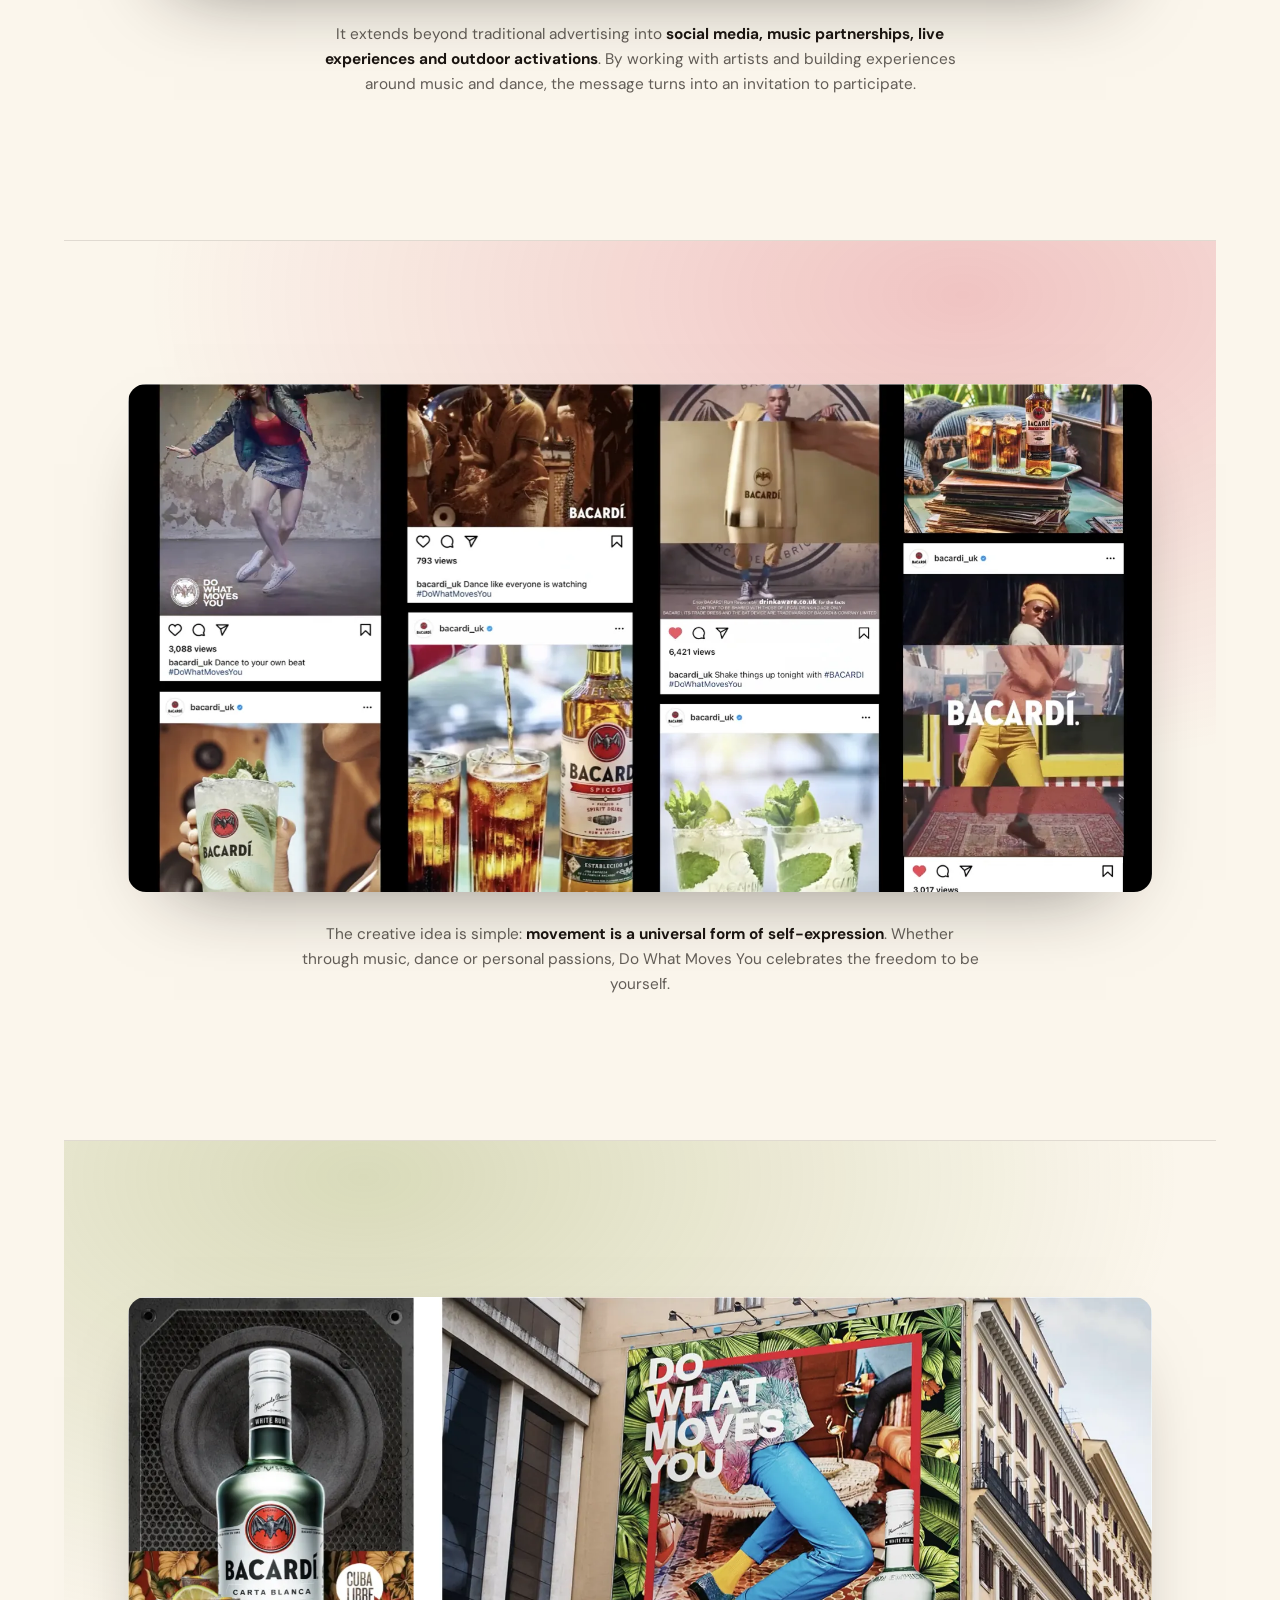
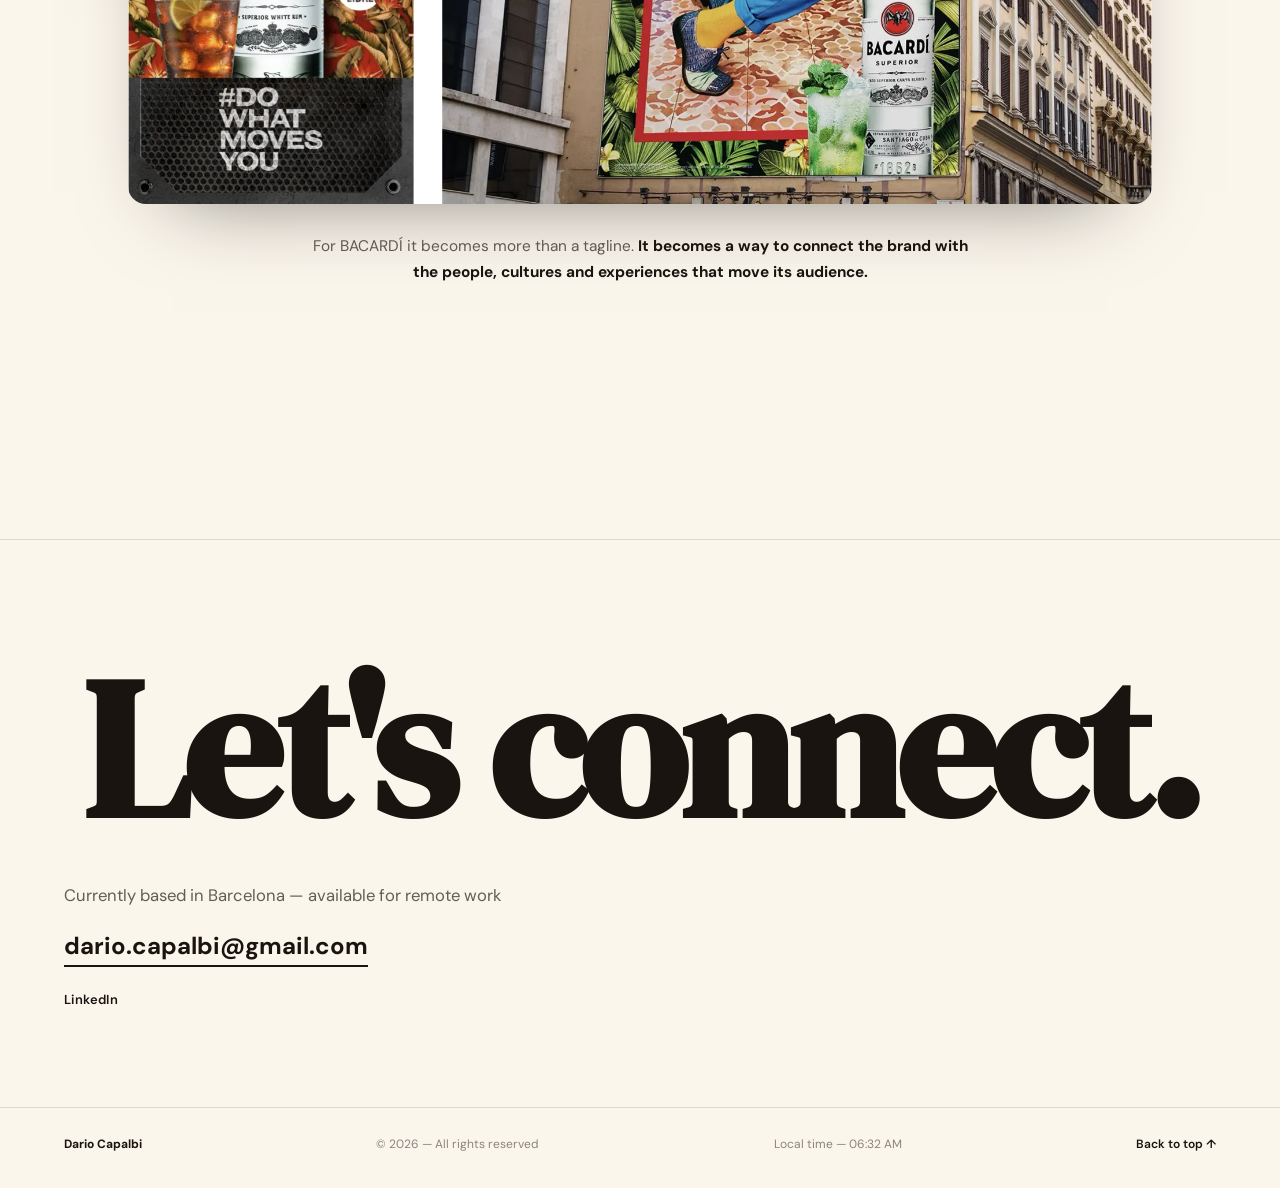
==== commit e0e54e38: "I due case study aprono quello di cui parlano: un invito sotto la frase iniziale e un pannello in fo" ====
--- a/bacardi.html
+++ b/bacardi.html
@@ -13,7 +13,7 @@
 
 <link href="https://fonts.googleapis.com/css2?family=DM+Sans:ital,opsz,wght@0,9..40,400;0,9..40,500;0,9..40,700;1,9..40,400&family=DM+Serif+Display:ital@0;1&display=swap" rel="stylesheet">
 
-<link rel="stylesheet" href="css/styles.css?v=132">
+<link rel="stylesheet" href="css/styles.css?v=133">
 <link rel="stylesheet" href="css/caso-deck.css?v=1">
 </head>
 <body class="caso-bc">
@@ -82,6 +82,6 @@
   <a href="#top" class="footer__top">Back to top ↑</a>
 </footer>
 
-<script src="js/main.js?v=16"></script>
+<script src="js/main.js?v=17"></script>
 </body>
 </html>
--- a/css/styles.css
+++ b/css/styles.css
@@ -391,6 +391,94 @@
 .case__flow--good { color: var(--ink); }
 .case__flow--bad { color: var(--ink-mute); font-weight: 500; }
 
+/* Flagged e Fitmate non si leggono soltanto: si aprono. Un case study
+   che lo dice solo a parole butta via l'unica cosa che lo distingue da un
+   PDF, quindi ogni pagina porta due inviti -uno sotto la frase
+   d'apertura, per chi non ha ancora deciso di mettersi a leggere, e uno
+   in fondo, per chi ha letto tutto. Stesso bottone, due pesi: in cima una
+   riga sola, in fondo un pannello con una frase grande sopra.
+
+   Il colore lo mette il marchio: qui dentro il bottone e inchiostro su
+   carta come tutto il resto, e flagged-caso.css e fitmate-caso.css lo
+   ridipingono di menta e di viola. */
+.case__cta {
+  display: flex;
+  flex-wrap: wrap;
+  align-items: center;
+  gap: clamp(12px, 1.6vw, 18px);
+  margin: 0 0 clamp(32px, 5vw, 56px);
+}
+
+.case__cta-btn {
+  display: inline-flex;
+  align-items: center;
+  /* 44px e il minimo per il dito; qui c'e dentro una freccia, quindi 48 */
+  min-height: 48px;
+  padding: clamp(12px, 1.3vw, 15px) clamp(20px, 2.4vw, 30px);
+  border: 1px solid var(--ink);
+  border-radius: 999px;
+  background: var(--ink);
+  font-size: clamp(14px, 1.1vw, 15.5px);
+  font-weight: 600;
+  letter-spacing: 0.01em;
+  color: var(--paper);
+  transition: background 0.4s var(--ease), color 0.4s var(--ease);
+}
+
+.case__cta-btn:hover {
+  background: transparent;
+  color: var(--ink);
+}
+
+/* Accanto al bottone, non sotto: dice in una riga che cosa si apre.
+   `1 1 14ch` la fa stare in fila finche ci sta e andare a capo quando no. */
+.case__cta-note {
+  flex: 1 1 14ch;
+  margin: 0;
+  font-size: clamp(12.5px, 1vw, 14px);
+  line-height: 1.5;
+  color: var(--ink-mute);
+}
+
+/* Quello in fondo e un finale, non una nota a margine. */
+.case__cta--fine {
+  flex-direction: column;
+  align-items: center;
+  margin: clamp(34px, 5vw, 60px) 0 clamp(28px, 3.8vw, 40px);
+  padding: clamp(28px, 4vw, 48px) clamp(22px, 3vw, 40px);
+  border: 1px solid var(--line);
+  border-radius: 20px;
+  background: rgba(10, 10, 10, 0.04);
+  text-align: center;
+}
+
+.case__cta--fine .case__cta-frase {
+  margin: 0;
+  font-size: clamp(22px, 2.8vw, 34px);
+  font-weight: 700;
+  line-height: 1.18;
+  letter-spacing: -0.015em;
+  color: var(--ink);
+}
+
+/* In colonna la nota non deve allargarsi: va sotto al bottone, stretta. */
+.case__cta--fine .case__cta-note {
+  flex: 0 1 auto;
+  max-width: 48ch;
+}
+
+/* Sul telefono la nota accanto al bottone si schiaccia in una colonna di
+   quattro righe strette: 14ch di base le bastano per restare in riga, ma
+   di spazio non ce n'e. Sotto, a tutta larghezza. */
+@media (max-width: 620px) {
+  .case__cta {
+    flex-direction: column;
+    align-items: flex-start;
+    gap: 14px;
+  }
+  .case__cta--fine { align-items: center; }
+}
+
 .case__credit {
   margin: 0;
   padding-top: clamp(20px, 3vw, 28px);
